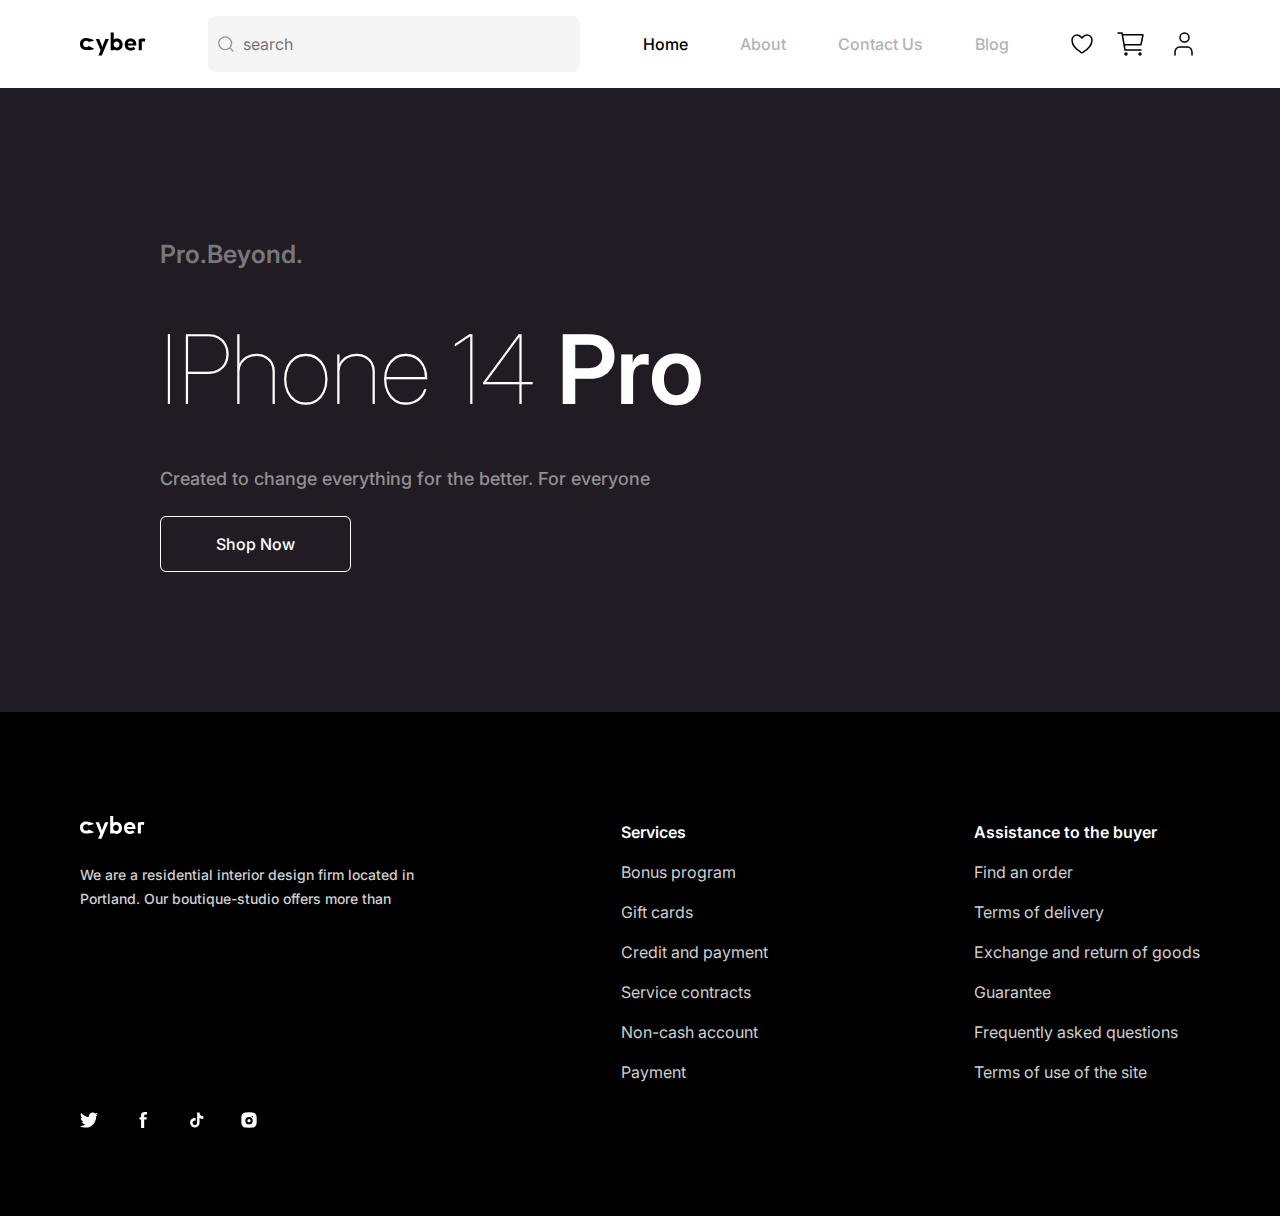
==== index.html @ 61c6ad9d "new project" ====
<!DOCTYPE html>
<html lang="en">
  <head>
    <meta charset="UTF-8" />
    <meta name="viewport" content="width=device-width, initial-scale=1.0" />
    <title>Document</title>
    <link rel="stylesheet" href="./styles.css" />
    <link rel="stylesheet" href="./reset.css" />
    <link rel="preconnect" href="https://fonts.googleapis.com" />
    <link rel="preconnect" href="https://fonts.gstatic.com" crossorigin />
    <link
      href="https://fonts.googleapis.com/css2?family=Inter:ital,opsz,wght@0,14..32,100..900;1,14..32,100..900&display=swap"
      rel="stylesheet"
    />
  </head>
  <body>
    <!-- start header -->
    <header class="container">
      <div class="header-div">
        <div>
          <img class="search-icon" src="./images/Logo Vector.svg" alt="" />
        </div>
        <div class="searchbar">
          <img src="./images/Vector.svg" alt="" />
          <input class="inputclick" type="text" placeholder="search" />
        </div>
        <div class="header-info">
          <div class="bold-p info-p">
            <p class="bold-p">Home</p>
          </div>
          <p class="info-p">About</p>
          <p class="info-p">Contact Us</p>
          <p class="info-p">Blog</p>
        </div>
        <div class="icons">
          <div class="icon">
            <img src="./images/heart-icon.svg" alt="" />
          </div>
          <div class="icon">
            <img src="./images/shopping-cart.svg" alt="" />
          </div>
          <div class="icon">
            <img src="./images/User.svg" alt="" />
          </div>
        </div>
      </div>
    </header>
    <!-- end header -->

    <!-- start hero -->
    <section class="hero-secrion">
      <div class="banner container">
        <div class="banner-txt">
          <p class="p-banner1">Pro.Beyond.</p>
          <h1 class="h1-banner">IPhone 14 <span class="pro-span">Pro</span></h1>
          <p class="p-banner2">
            Created to change everything for the better. For everyone
          </p>
          <button class="shop-btn">Shop Now</button>
        </div>
        <div>
          <img class="iphone-img" src="./images/Iphone Image.svg" alt="" />
        </div>
      </div>
    </section>
    <!-- end hero -->

    <!-- start footer -->
    <footer class="footer">
      <div class="footer-info container">
        <div class="footer-text1">
          <img class="footer-logo" src="./images/Logo Vector (2).svg" alt="" />
          <p class="footer-p1">
            We are a residential interior design firm located in <br />
            Portland. Our boutique-studio offers more than
          </p>
        </div>
        <div class="footer-text2">
          <p class="info-text">Services</p>
          <p>Bonus program</p>
          <p>Gift cards</p>
          <p>Credit and payment</p>
          <p>Service contracts</p>
          <p>Non-cash account</p>
          <p>Payment</p>
        </div>
        <div class="footer-text2">
          <p class="info-text">Assistance to the buyer</p>
          <p>Find an order</p>
          <p>Terms of delivery</p>
          <p>Exchange and return of goods</p>
          <p>Guarantee</p>
          <p>Frequently asked questions</p>
          <p>Terms of use of the site</p>
        </div>
      </div>
      <div class="socials container">
        <img src="./images/Twitter.svg" alt="" />
        <img src="./images/Facebook.svg" alt="" />
        <img src="./images/Tiktok.svg" alt="" />
        <img src="./images/Instagram.svg" alt="" />
      </div>
    </footer>

    <!-- end footer -->
  </body>
</html>
---- styles.css ----
body {
  font-family: "inter", sans-serif;
}

.container {
  max-width: 1120px;
  margin: auto;
}
.header-div {
  display: flex;
  justify-content: space-between;
  align-items: center;
  padding-top: 16px;
  padding-bottom: 16px;
}
.header-info {
  display: flex;
  justify-content: space-between;
  gap: 52px;
  color: #b3b3b3;
  font-weight: 500px;
  font-size: 16px;
}
.icons {
  display: flex;
  justify-content: space-between;
  gap: 24px;
  justify-content: center;
  align-items: center;
}

.searchbar {
  position: relative;
}

.searchbar img {
  position: absolute;
  left: 10px;
  top: 50%;
  transform: translateY(-50%);
  width: 16px;
}

.searchbar input {
  padding-left: 35px;
}

.inputclick {
  width: 372px;
  height: 56px !important;
  border: none;
  background-color: #f5f5f5;
  outline: none;
  border-radius: 8px;
}

.bold-p {
  color: #000000;
}
.info-p {
  font-size: 16px;
  font-weight: 500;
}

.hero-secrion {
  width: 100%;
  background: linear-gradient(90.7deg, #211c24 0.64%, #211c24 101%);
  height: 624px;
  display: flex;
  align-items: center;
  justify-content: center;
  padding-inline: 160px;
}

.banner-txt {
  display: flex;
  gap: 24px;
  flex-direction: column;
  justify-content: center;
}
.p-banner1 {
  color: #7a777c;
  font-size: 25px;
  font-weight: 600;
}

.h1-banner {
  color: #ffffff;
  font-weight: 100;
  font-size: 96px;
}
.pro-span {
  font-size: 96px;
  font-weight: 600;
}
.p-banner2 {
  color: #909090;
  font-size: 18px;
  font-weight: 500;
}

.shop-btn {
  width: 191px;
  height: 56px;
  background-color: transparent;
  border-radius: 6px;
  border: 1px solid #ffffff;
  color: #ffffff;
  font-size: 16px;
  font-weight: 500;
}

.iphone-img {
  padding-bottom: 8px;
  max-width: 100%;
  height: 632px;
}

.banner {
  display: flex;
  justify-content: space-between;
  align-items: center;
  width: 100%;
}

.product-grid {
  display: grid;
  grid-template-columns: repeat(2, 1fr);
  gap: 10px;
  max-width: 1200px;
  margin: auto;
}

.product {
  display: flex;
  align-items: center;
  justify-content: space-between;
  padding: 20px;
}

.large {
  grid-column: span 2;
  background-color: #f5f5f5;
}

.small {
  background-color: #eaeaea;
}

.dark {
  background-color: #222;
  color: white;
}

.light {
  background-color: white;
}

.product img {
  max-width: 100%;
  height: auto;
  object-fit: cover;
}

.text {
  max-width: 50%;
}

.bold {
  font-weight: bold;
}

button {
  padding: 10px 20px;
  border: 1px solid black;
  background: transparent;
  cursor: pointer;
}

.footer {
  width: 100%;
  height: 504px;
  background-color: #000000;
}
.footer-logo {
  width: 65.39956665039062px;
}
.footer-info {
  display: flex;
  justify-content: space-between;
  padding-top: 104px;
}
.footer-text1 {
  display: flex;
  gap: 24px;
  flex-direction: column;
}

.footer-p1 {
  color: #cfcfcf;
  font-size: 14px;
  font-weight: 500;
  line-height: 23.87px;
}

.footer-text2 {
  color: #cfcfcf;
  display: flex;
  gap: 8px;
  line-height: 32px;
  flex-direction: column;
}

.info-text {
  color: #ffffff;
  font-weight: 600;
  font-size: 16px;
}

.socials {
  height: 16px;
  display: flex;
  gap: 36.33px;
  margin-top: 24px;
}
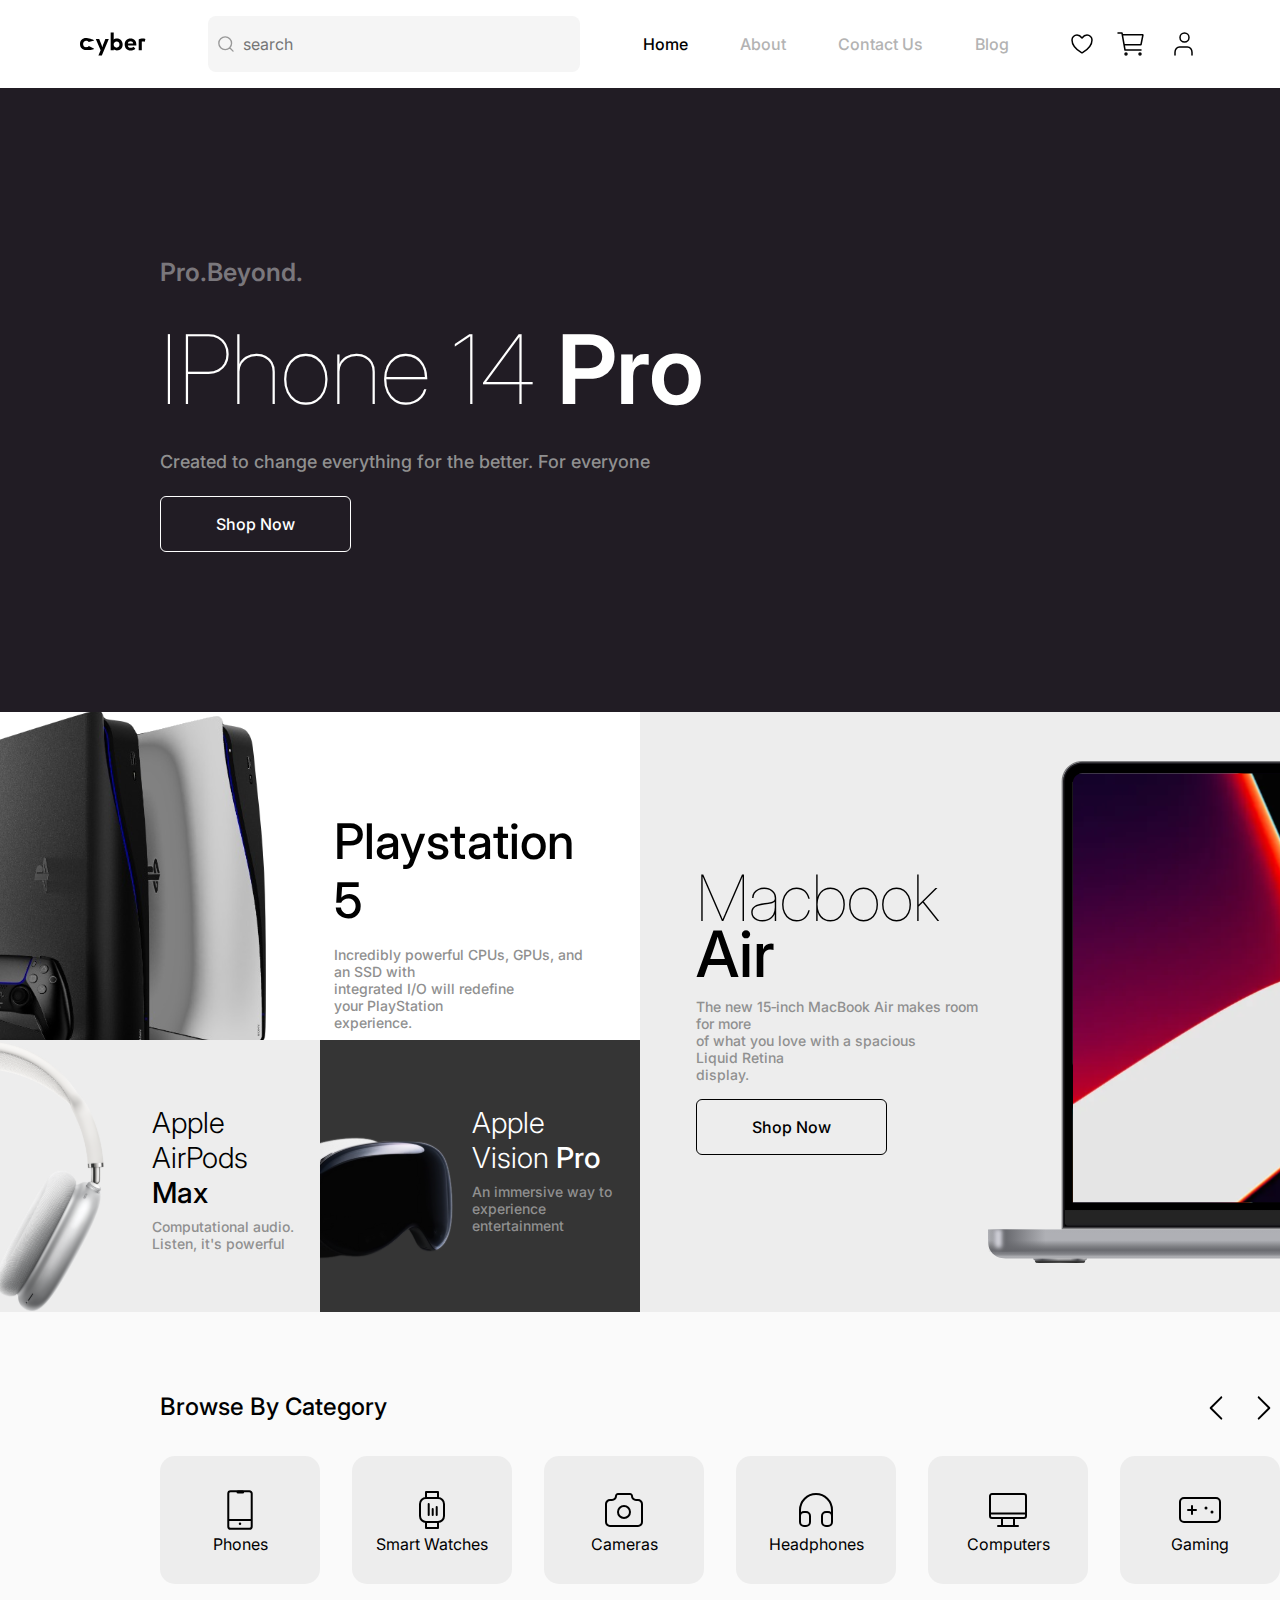
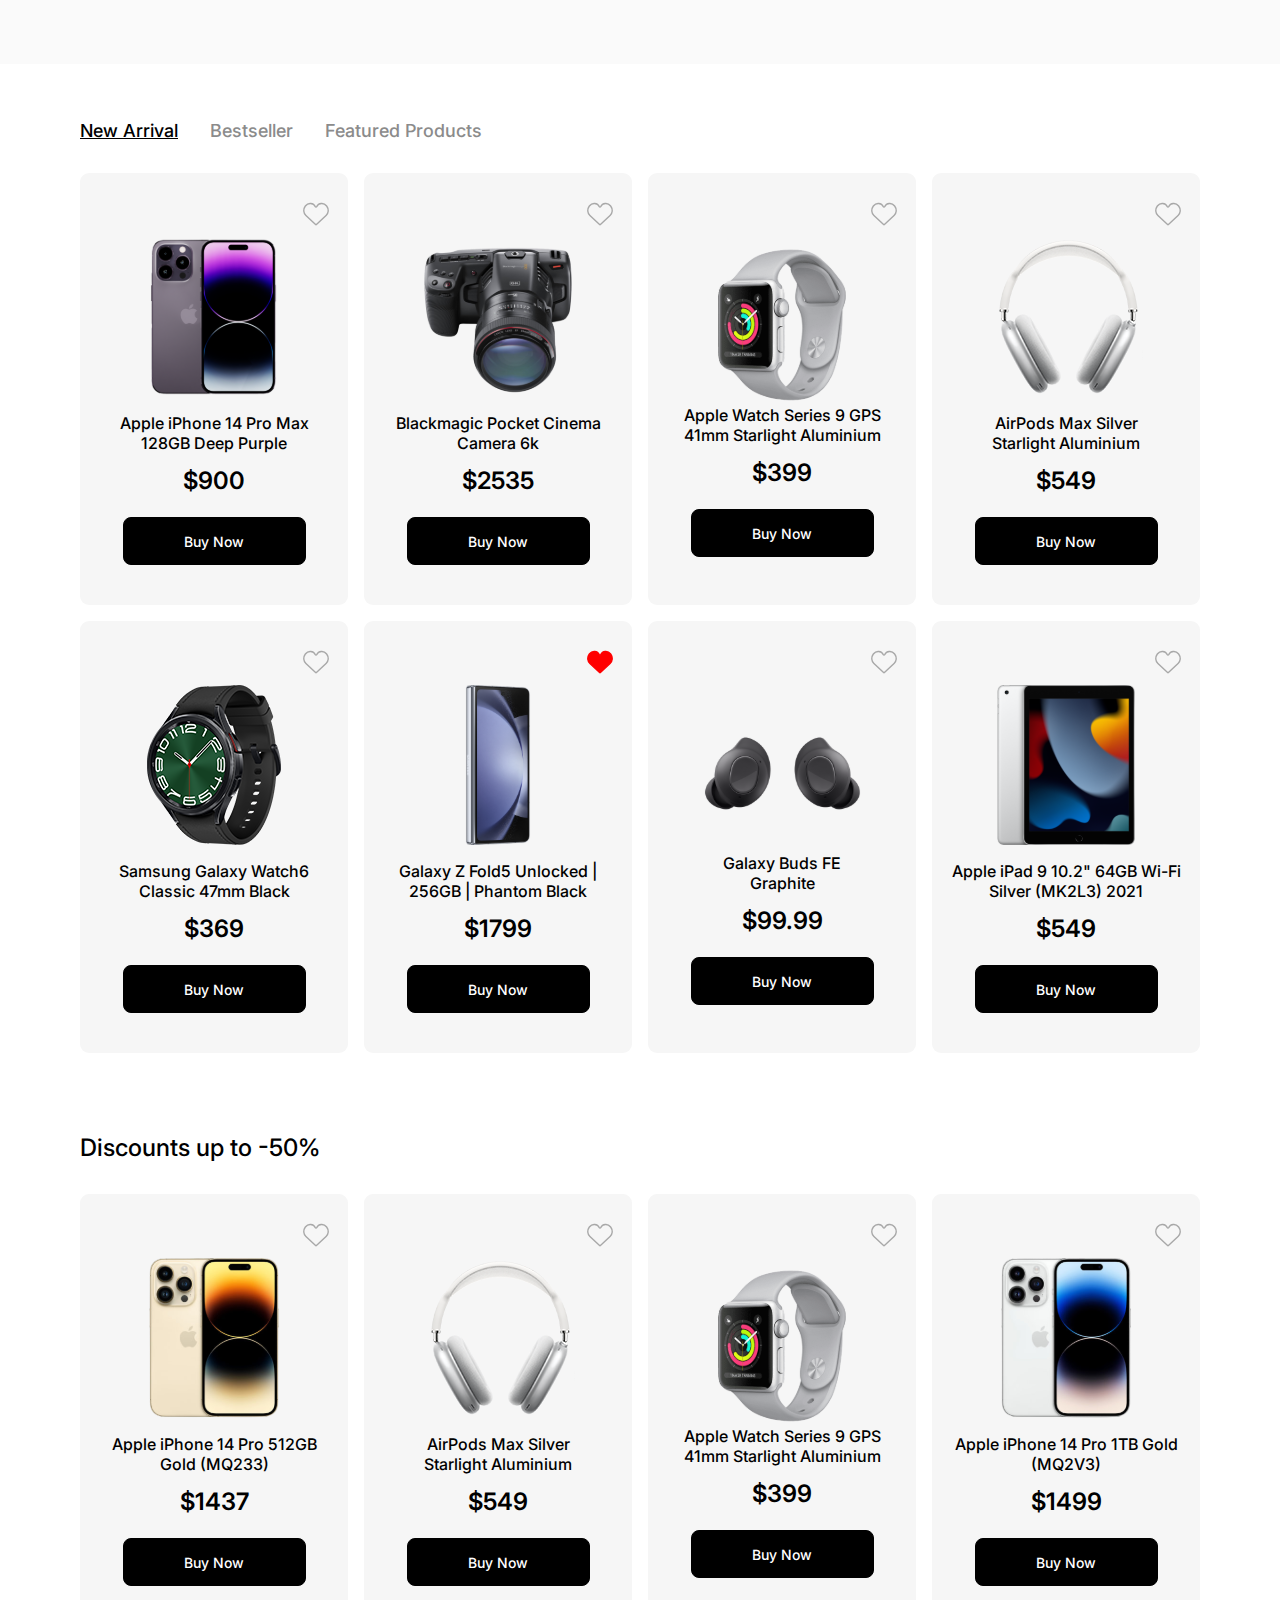
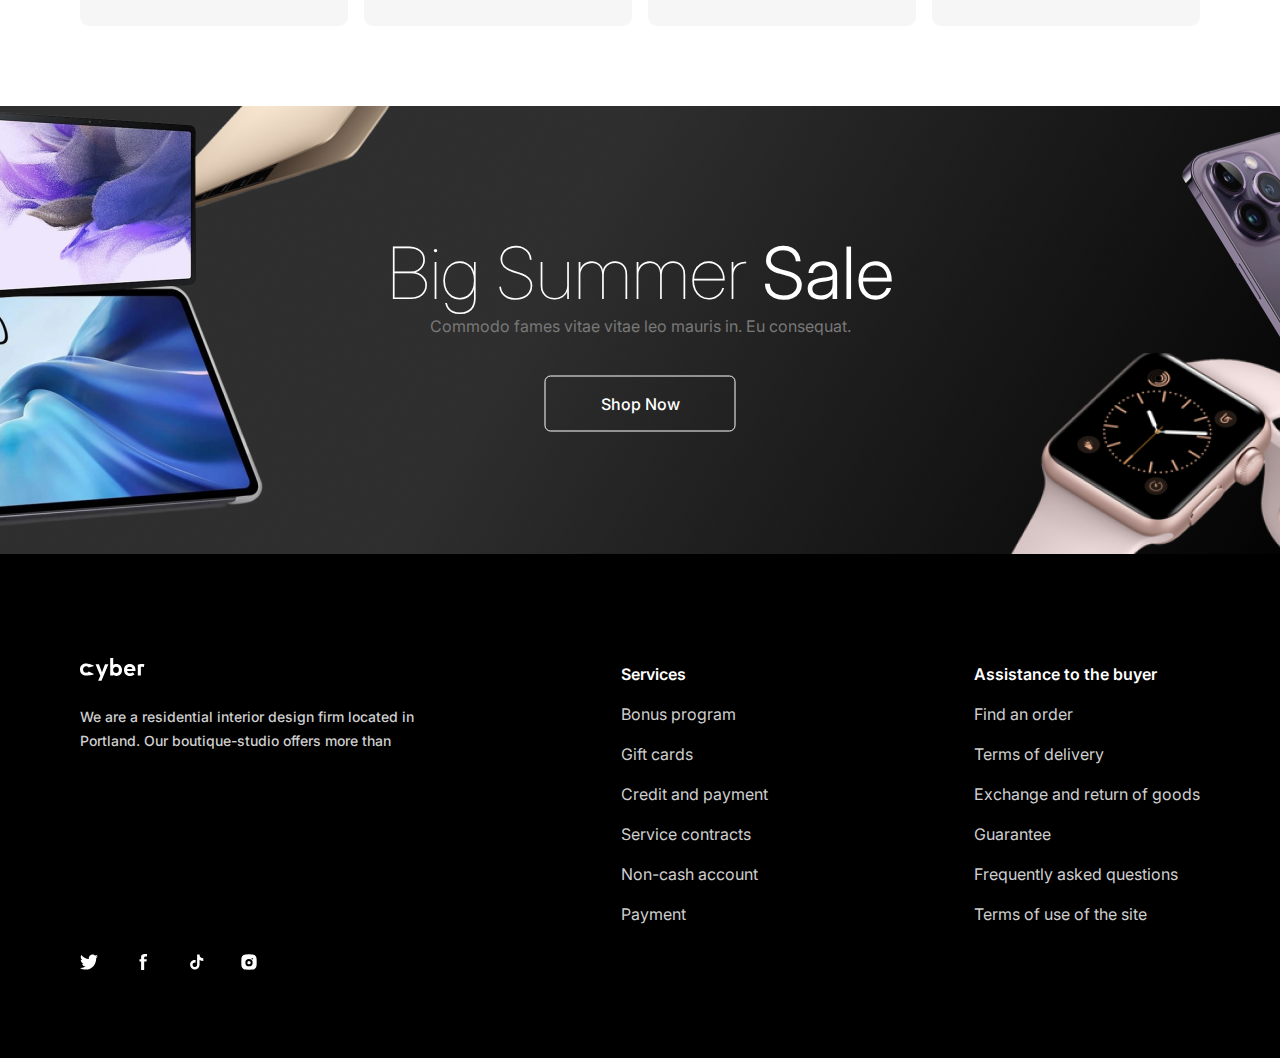
==== commit 94ae95d0: "updated" ====
--- a/index.html
+++ b/index.html
@@ -65,6 +65,235 @@
     </section>
     <!-- end hero -->
 
+    <!-- start grid -->
+    <div class="grid-container">
+      <div class="left-grid">
+          <div class="upper-grid">
+            <div class="upper-grid-content">
+              <img class="ps-img" src="./images/PlayStation.svg" alt="">
+              <div class="joined-grid-txt">
+                <h1 class="grid-upper-header">Playstation 5</h1>
+              <p class="grid-upper-txt">Incredibly powerful CPUs, GPUs, and an SSD with <br> integrated I/O will redefine your PlayStation <br> experience.</p>
+              </div>
+            </div>
+          </div>
+          <div class="bottom-grid">
+              <div class="left-bottom">
+                <div class="left-bottom-content">
+                <img class="headphone-img" src="./images/hero__gnfk5g59t0qe_xlarge_2x 1 (1).svg" alt="">
+                <div class="joined-left-txt">
+                  <h1 class="left-bottom-header">Apple <br> AirPods <br> <span class="span-max">Max</span></h1>
+                  <p class="left-bottom-txt">Computational audio. <br> Listen, it's powerful</p>
+                </div>
+              </div>
+              </div>
+              <div class="right-bottom">
+                <div class="right-bottom-content">
+                  <img class="vision-pro" src="./images/image 36.svg" alt="">
+                  <div class="joined-right-txt">
+                    <h1 class="right-bottom-header">Apple <br> Vision <span class="span-pro">Pro</span></h1>
+                    <p class="right-bottom-txt">An immersive way to <br> experience <br> entertainment</p>
+                  </div>
+                </div>
+              </div>
+          </div>
+      </div>
+      <div class="right-grid">
+        <div class="right-content">
+          <div class="joined-right-grid-txt">
+            <h1 class="right-header">Macbook<br> <span class="span-Air">Air</span></h1>
+            <p class="right-txt">The new 15‑inch MacBook Air makes room for more <br> of what you love with a spacious Liquid Retina <br> display.</p>
+            <button class="shop-btn-black">Shop Now</button>
+          </div>
+          <img class="macbook-img" src="./images/MacBook Pro 14.svg" alt="">
+        </div>
+      </div>
+  </div>
+  <!-- end grid -->
+
+  <!-- start category -->
+  <div class="categories-background">
+    <div class="top-category container">
+      <h2 class="category-header">Browse By Category</h2>
+      <div class="joined-arrow">
+        <img src="./images/Arrow left.svg" alt="">
+      <img src="./images/Arrow right.svg" alt="">
+      </div>
+    </div>
+    <div class="categories container">
+      <div class="category-card">
+        <img src="./images/Phones.svg" alt="">
+        <p class="categories-p">Phones</p>
+      </div>
+      <div class="category-card">
+        <img src="./images/Smart Watches.svg" alt="">
+        <p class="categories-p">Smart Watches</p>
+      </div>
+      <div class="category-card">
+        <img src="./images/Cameras.svg" alt="">
+        <p class="categories-p">Cameras</p>
+      </div>
+      <div class="category-card">
+        <img src="./images/Headphones.svg" alt="">
+        <p class="categories-p">Headphones</p>
+      </div>
+      <div class="category-card">
+        <img src="./images/Computers.svg" alt="">
+        <p class="categories-p">Computers</p>
+      </div>
+      <div class="category-card">
+        <img src="./images/Gaming.svg" alt="">
+        <p class="categories-p">Gaming</p>
+      </div>
+    </div>
+    
+  </div>
+
+<!-- end category -->
+
+<!-- start products -->
+<div class="tags container">
+  <h2 class="tags-txt"><span class="tags-span">New Arrival</span></h2>
+  <h2 class="tags-txt">Bestseller</h2>
+  <h2 class="tags-txt">Featured Products</h2>
+</div>
+<div class="prod-columns">
+  <div class="all-products container">
+    <div class="product-card">
+      <img class="like-icon" src="./images/Like.svg" alt="">
+      <div class="joined-products-content">
+      <img class="product-img" src="./images/Iphone 14 pro 1.svg" alt="">
+        <h2 class="product-description">Apple iPhone 14 Pro Max  <br> 128GB Deep Purple </h2>
+        <h2 class="product-price">$900</h2>
+      </div>
+      <button class="product-button">Buy Now</button>
+    </div>
+    <div class="product-card">
+      <img class="like-icon" src="./images/Like.svg" alt="">
+      <div class="joined-products-content">
+      <img class="product-img" src="./images/Iphone 14 pro 1 (1).svg" alt="">
+        <h2 class="product-description">Blackmagic Pocket Cinema <br> Camera 6k </h2>
+      <h2 class="product-price">$2535</h2>
+      </div>
+      <button class="product-button">Buy Now</button>
+    </div>
+    <div class="product-card">
+      <img class="like-icon" src="./images/Like.svg" alt="">
+      <img class="product-img" src="./images/Iphone 14 pro 1 (2).svg" alt="">
+      <div class="joined-products-content">
+        <h2 class="product-description">Apple Watch Series 9 GPS <br> 41mm Starlight Aluminium </h2>
+      <h2 class="product-price">$399</h2>
+      </div>
+      <button class="product-button">Buy Now</button>
+    </div>
+    <div class="product-card">
+      <img class="like-icon" src="./images/Like.svg" alt="">
+      <div class="joined-products-content">
+      <img class="product-img" src="./images/Iphone 14 pro 1 (3).svg" alt="">
+        <h2 class="product-description">AirPods Max Silver <br> Starlight Aluminium </h2>
+      <h2 class="product-price">$549</h2>
+      </div>
+      <button class="product-button">Buy Now</button>
+    </div>
+  </div>
+  <div class="all-products container">
+    <div class="product-card">
+      <img class="like-icon" src="./images/Like.svg" alt="">
+      <div class="joined-products-content">
+      <img class="product-img" src="./images/Iphone 14 pro 1 (4).svg" alt="">
+        <h2 class="product-description">Samsung Galaxy Watch6 <br> Classic 47mm Black</h2>
+        <h2 class="product-price">$369</h2>
+      </div>
+      <button class="product-button">Buy Now</button>
+    </div>
+    <div class="product-card">
+      <img class="like-icon" src="./images/Favorite_duotone.svg" alt="">
+      <div class="joined-products-content">
+      <img class="product-img" src="./images/Iphone 14 pro 1 (5).svg" alt="">
+        <h2 class="product-description">Galaxy Z Fold5 Unlocked | <br> 256GB | Phantom Black</h2>
+      <h2 class="product-price">$1799</h2>
+      </div>
+      <button class="product-button">Buy Now</button>
+    </div>
+    <div class="product-card">
+      <img class="like-icon" src="./images/Like.svg" alt="">
+      <img class="product-img" src="./images/Iphone 14 pro 1 (6).svg" alt="">
+      <div class="joined-products-content">
+        <h2 class="product-description">Galaxy Buds FE <br> Graphite</h2>
+      <h2 class="product-price">$99.99</h2>
+      </div>
+      <button class="product-button">Buy Now</button>
+    </div>
+    <div class="product-card">
+      <img class="like-icon" src="./images/Like.svg" alt="">
+      <div class="joined-products-content">
+      <img class="product-img" src="./images/Iphone 14 pro 1 (7).svg" alt="">
+        <h2 class="product-description">Apple iPad 9 10.2" 64GB Wi-Fi <br> Silver (MK2L3) 2021</h2>
+      <h2 class="product-price">$549</h2>
+      </div>
+      <button class="product-button">Buy Now</button>
+    </div>
+  </div>
+</div>
+<!-- end products -->
+
+<!-- start discount -->
+<div class="discount-header container">
+  <h1 class="discount-header-txt">Discounts up to -50%</h1>
+</div>
+<div class="margin-bottom-discount">
+  <div class="all-products container">
+    <div class="product-card">
+      <img class="like-icon" src="./images/Like.svg" alt="">
+      <div class="joined-products-content">
+      <img class="product-img" src="./images/Iphone 14 pro 1 (8).svg" alt="">
+        <h2 class="product-description">Apple iPhone 14 Pro 512GB <br> Gold (MQ233)</h2>
+        <h2 class="product-price">$1437</h2>
+      </div>
+      <button class="product-button">Buy Now</button>
+    </div>
+    <div class="product-card">
+      <img class="like-icon" src="./images/Like.svg" alt="">
+      <div class="joined-products-content">
+      <img class="product-img" src="./images/Iphone 14 pro 1 (3).svg" alt="">
+        <h2 class="product-description">AirPods Max Silver <br> Starlight Aluminium </h2>
+      <h2 class="product-price">$549</h2>
+      </div>
+      <button class="product-button">Buy Now</button>
+    </div>
+    <div class="product-card">
+      <img class="like-icon" src="./images/Like.svg" alt="">
+      <img class="product-img" src="./images/Iphone 14 pro 1 (2).svg" alt="">
+      <div class="joined-products-content">
+        <h2 class="product-description">Apple Watch Series 9 GPS <br> 41mm Starlight Aluminium </h2>
+      <h2 class="product-price">$399</h2>
+      </div>
+      <button class="product-button">Buy Now</button>
+    </div>
+    <div class="product-card">
+      <img class="like-icon" src="./images/Like.svg" alt="">
+      <div class="joined-products-content">
+      <img class="product-img" src="./images/Iphone 14 pro 1 (9).svg" alt="">
+        <h2 class="product-description">Apple iPhone 14 Pro 1TB Gold <br> (MQ2V3)</h2>
+      <h2 class="product-price">$1499</h2>
+      </div>
+      <button class="product-button">Buy Now</button>
+    </div>
+    </div>
+</div>
+<!-- end discounts -->
+<!-- start footer-banner -->
+<div class="footer-banner">
+  <img class="footer-banner-img" src="./images/banner-img.png" alt="" >
+  <div class="footer-banner-text">
+    <div class="joined-banner-txt">
+      <h2 class="banner-content-major">Big Summer <span class="span-sale">Sale</span></h2>
+    <p class="banner-content-minor">Commodo fames vitae vitae leo mauris in. Eu consequat.</p>
+    </div>
+    <button class="shop-btn">Shop Now</button>
+  </div>
+</div>
+
     <!-- start footer -->
     <footer class="footer">
       <div class="footer-info container">
--- a/styles.css
+++ b/styles.css
@@ -138,36 +138,10 @@
   padding: 20px;
 }
 
-.large {
-  grid-column: span 2;
-  background-color: #f5f5f5;
-}
-
-.small {
-  background-color: #eaeaea;
-}
-
-.dark {
-  background-color: #222;
-  color: white;
-}
-
-.light {
-  background-color: white;
-}
-
 .product img {
   max-width: 100%;
   height: auto;
   object-fit: cover;
-}
-
-.text {
-  max-width: 50%;
-}
-
-.bold {
-  font-weight: bold;
 }
 
 button {
@@ -176,6 +150,202 @@
   background: transparent;
   cursor: pointer;
 }
+.grid-container {
+  display: grid;
+  grid-template-columns: 1fr 1fr;
+  width: 100%;
+  height: 600px;
+}
+.left-grid {
+  display: grid;
+  grid-template-rows: 328px 272px;
+}
+.upper-grid {
+  background-color: #ffffff;
+  flex: 1;
+  height: 328px;
+}
+.bottom-grid {
+  display: grid;
+  grid-template-columns: 1fr 1fr;
+  flex: 1;
+  height: 272px;
+}
+.left-bottom {
+  background-color: #ededed;
+  height: 272px;
+}
+.right-bottom {
+  background-color: #353535;
+  height: 272px;
+}
+.right-grid {
+  background-color: #ededed;
+}
+
+.upper-grid-content {
+  display: flex;
+  justify-content: space-between;
+  position: relative;
+}
+.grid-upper-header {
+  color: #000000;
+  font-weight: 500;
+  font-size: 49px;
+}
+.grid-upper-txt {
+  color: #909090;
+  font-weight: 500;
+  font-size: 14px;
+}
+
+.joined-grid-txt {
+  display: flex;
+  flex-direction: column;
+  gap: 16px;
+  width: 338px;
+  height: 128px;
+  width: auto;
+  height: auto;
+  margin-left: 334px;
+  align-self: center;
+  margin-right: 48px;
+  margin-top: 100px;
+  margin-bottom: 100px;
+}
+
+.ps-img {
+  position: absolute;
+  max-width: 360px;
+  height: auto;
+}
+
+.left-bottom-content {
+  display: flex;
+  flex-direction: column;
+  position: relative;
+}
+
+.headphone-img {
+  position: absolute;
+  max-width: 360px;
+  height: auto;
+}
+
+.joined-left-txt {
+  display: flex;
+  flex-direction: column;
+  margin-left: 152px;
+  margin-top: 64.5px;
+  margin-bottom: 64.5px;
+  gap: 8px;
+}
+
+.left-bottom-header {
+  columns: #000000;
+  font-weight: 300;
+  font-size: 29px;
+}
+.span-max {
+  font-weight: 500;
+  font-size: 29px;
+}
+
+.left-bottom-txt {
+  font-weight: 500;
+  font-size: 14px;
+  color: #909090;
+}
+
+.vision-pro {
+  position: absolute;
+  max-width: 360px;
+  height: auto;
+}
+
+.joined-right-txt {
+  display: flex;
+  flex-direction: column;
+  margin-left: 152px;
+  margin-top: 64.5px;
+  margin-bottom: 64.5px;
+  gap: 8px;
+}
+
+.right-bottom-header {
+  color: #ffffff;
+  font-weight: 300;
+  font-size: 29px;
+}
+
+.span-pro {
+  font-weight: 500;
+  font-size: 29px;
+}
+
+.right-bottom-txt {
+  font-weight: 500;
+  font-size: 14px;
+  color: #909090;
+}
+
+.right-grid {
+  display: flex;
+  align-items: center;
+  justify-content: center;
+  position: relative;
+  overflow: hidden;
+}
+
+.right-content {
+  display: flex;
+  align-items: center;
+  width: 100%;
+  padding-left: 56px;
+}
+
+.macbook-img {
+  position: relative;
+  max-width: 292px;
+  height: auto;
+  order: 2;
+  margin-left: auto;
+}
+
+.joined-right-grid-txt {
+  display: flex;
+  flex-direction: column;
+  gap: 16px;
+}
+
+.right-header {
+  color: #000000;
+  font-weight: 100;
+  font-size: 64px;
+  line-height: 56px;
+}
+
+.span-Air {
+  font-size: 64px;
+  font-weight: 500;
+}
+
+.right-txt {
+  color: #909090;
+  font-weight: 500;
+  font-size: 14px;
+}
+
+.shop-btn-black {
+  width: 191px;
+  height: 56px;
+  background-color: transparent;
+  border-radius: 6px;
+  border: 1px solid #000000;
+  color: #000000;
+  font-size: 16px;
+  font-weight: 500;
+}
 
 .footer {
   width: 100%;
@@ -223,3 +393,208 @@
   gap: 36.33px;
   margin-top: 24px;
 }
+
+/* start category */
+.top-category {
+  display: flex;
+  justify-content: space-between;
+  margin-bottom: 32px;
+}
+.joined-arrow {
+  display: flex;
+  gap: 16px;
+}
+.category-header {
+  font-weight: 500;
+  font-size: 24px;
+  color: #000000;
+}
+
+.category-card {
+  background-color: #ededed;
+  color: #000000;
+  border-radius: 15px;
+  width: 160px;
+  height: 128px;
+  justify-content: center;
+  align-items: center;
+}
+
+.categories {
+  display: flex;
+  gap: 32px;
+  margin-bottom: 80px;
+}
+
+.category-card {
+  display: flex;
+  justify-content: center;
+  align-items: center;
+  flex-direction: column;
+}
+
+.categories-background {
+  padding-top: 80px;
+  background-color: #fafafa;
+  width: 1440px;
+  height: 352px;
+}
+
+/* start products */
+.tags {
+  display: flex;
+  gap: 32px;
+  margin-bottom: 32px;
+  margin-top: 56px;
+}
+.tags-span {
+  color: #000000;
+  font-weight: 500;
+  font-size: 18px;
+  text-decoration: underline;
+}
+
+.tags-txt {
+  color: #8b8b8b;
+  font-weight: 500;
+  font-size: 18px;
+}
+
+.all-products {
+  display: flex;
+  gap: 16px;
+}
+.product-card {
+  position: relative;
+  background-color: #f6f6f6;
+  height: 432px;
+  width: 268px;
+  border-radius: 9px;
+  display: flex;
+  justify-content: center;
+  align-items: center;
+  flex-direction: column;
+}
+
+.product-description{
+  text-align: center;
+font-weight: 500;
+font-size: 16px;
+text-align: center;
+color: #000000;
+}
+
+.product-price{
+font-weight: 600;
+font-size: 24px;
+line-height: 24px;
+text-align: center;
+margin-bottom: 24px;
+}
+
+.joined-products-content{
+  display: flex;
+  flex-direction: column;
+  gap: 16px;
+}
+.product-img{
+  height: 160px;
+  width: 160px;
+  margin-top: 24px;
+  align-self: center;
+}
+
+.like-icon{
+  position: absolute;
+  width: 32px;
+  height: 32px;
+  position: absolute;
+  top: 24px; 
+  right: 16px;
+}
+
+.product-button{
+  background-color: #000000;
+  border-radius: 8px;
+  color: #FFFFFF;
+  width: 183px;
+  height: 48px;
+  font-size: 14px;
+  font-weight: 500;
+}
+
+.prod-columns{
+display: flex;
+flex-direction: column;
+gap: 16px;
+margin-bottom: 56px;
+}
+/* end products */
+
+
+
+/* start discount */
+.discount-header-txt{
+  color: #000000;
+font-weight: 500;
+font-size: 24px;
+}
+
+.discount-header{
+  margin-top: 80px;
+  margin-bottom: 32px;
+}
+
+.margin-bottom-discount{
+  margin-bottom: 80px;
+}
+
+/* start footer-banner */
+
+
+
+.footer-banner {
+  position: relative;
+  width: 100%;
+  height: 448px;
+  overflow: hidden;
+}
+
+.footer-banner-img {
+  width: 100%;
+  height: 100%;
+  object-fit: cover;
+}
+
+.footer-banner-text {
+  position: absolute;
+  top: 50%;
+  left: 50%;
+  transform: translate(-50%, -50%);
+  text-align: center;
+  color: white; /* Ensures readability */
+  font-size: 24px;
+  font-weight: bold;
+  display: flex;
+  flex-direction: column;
+align-items: center;
+gap: 40px;
+}
+
+.banner-content-major{
+  color: #FFFFFF;
+  font-weight: 100;
+  font-size: 72px;
+
+}
+.span-sale{
+  color: #FFFFFF;
+  font-weight: 300;
+  font-size: 72px;
+}
+
+.banner-content-minor{
+  color: #787878;
+  font-weight: 400;
+  font-size: 16px;
+}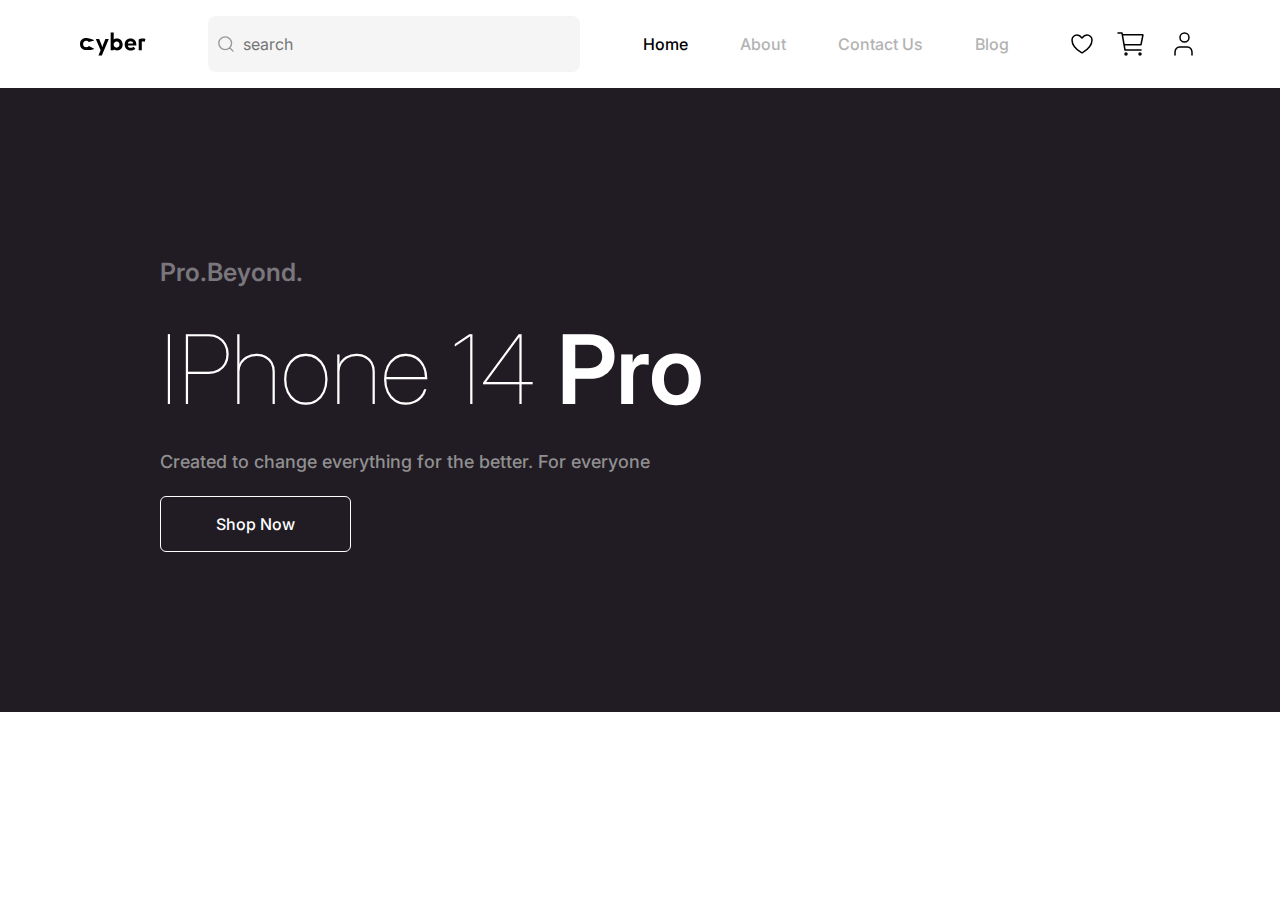
==== commit 763ecbe6: "latest" ====
--- a/index.html
+++ b/index.html
@@ -46,7 +46,6 @@
       </div>
     </header>
     <!-- end header -->
-
     <!-- start hero -->
     <section class="hero-secrion">
       <div class="banner container">
@@ -64,273 +63,5 @@
       </div>
     </section>
     <!-- end hero -->
-
-    <!-- start grid -->
-    <div class="grid-container">
-      <div class="left-grid">
-          <div class="upper-grid">
-            <div class="upper-grid-content">
-              <img class="ps-img" src="./images/PlayStation.svg" alt="">
-              <div class="joined-grid-txt">
-                <h1 class="grid-upper-header">Playstation 5</h1>
-              <p class="grid-upper-txt">Incredibly powerful CPUs, GPUs, and an SSD with <br> integrated I/O will redefine your PlayStation <br> experience.</p>
-              </div>
-            </div>
-          </div>
-          <div class="bottom-grid">
-              <div class="left-bottom">
-                <div class="left-bottom-content">
-                <img class="headphone-img" src="./images/hero__gnfk5g59t0qe_xlarge_2x 1 (1).svg" alt="">
-                <div class="joined-left-txt">
-                  <h1 class="left-bottom-header">Apple <br> AirPods <br> <span class="span-max">Max</span></h1>
-                  <p class="left-bottom-txt">Computational audio. <br> Listen, it's powerful</p>
-                </div>
-              </div>
-              </div>
-              <div class="right-bottom">
-                <div class="right-bottom-content">
-                  <img class="vision-pro" src="./images/image 36.svg" alt="">
-                  <div class="joined-right-txt">
-                    <h1 class="right-bottom-header">Apple <br> Vision <span class="span-pro">Pro</span></h1>
-                    <p class="right-bottom-txt">An immersive way to <br> experience <br> entertainment</p>
-                  </div>
-                </div>
-              </div>
-          </div>
-      </div>
-      <div class="right-grid">
-        <div class="right-content">
-          <div class="joined-right-grid-txt">
-            <h1 class="right-header">Macbook<br> <span class="span-Air">Air</span></h1>
-            <p class="right-txt">The new 15‑inch MacBook Air makes room for more <br> of what you love with a spacious Liquid Retina <br> display.</p>
-            <button class="shop-btn-black">Shop Now</button>
-          </div>
-          <img class="macbook-img" src="./images/MacBook Pro 14.svg" alt="">
-        </div>
-      </div>
-  </div>
-  <!-- end grid -->
-
-  <!-- start category -->
-  <div class="categories-background">
-    <div class="top-category container">
-      <h2 class="category-header">Browse By Category</h2>
-      <div class="joined-arrow">
-        <img src="./images/Arrow left.svg" alt="">
-      <img src="./images/Arrow right.svg" alt="">
-      </div>
-    </div>
-    <div class="categories container">
-      <div class="category-card">
-        <img src="./images/Phones.svg" alt="">
-        <p class="categories-p">Phones</p>
-      </div>
-      <div class="category-card">
-        <img src="./images/Smart Watches.svg" alt="">
-        <p class="categories-p">Smart Watches</p>
-      </div>
-      <div class="category-card">
-        <img src="./images/Cameras.svg" alt="">
-        <p class="categories-p">Cameras</p>
-      </div>
-      <div class="category-card">
-        <img src="./images/Headphones.svg" alt="">
-        <p class="categories-p">Headphones</p>
-      </div>
-      <div class="category-card">
-        <img src="./images/Computers.svg" alt="">
-        <p class="categories-p">Computers</p>
-      </div>
-      <div class="category-card">
-        <img src="./images/Gaming.svg" alt="">
-        <p class="categories-p">Gaming</p>
-      </div>
-    </div>
-    
-  </div>
-
-<!-- end category -->
-
-<!-- start products -->
-<div class="tags container">
-  <h2 class="tags-txt"><span class="tags-span">New Arrival</span></h2>
-  <h2 class="tags-txt">Bestseller</h2>
-  <h2 class="tags-txt">Featured Products</h2>
-</div>
-<div class="prod-columns">
-  <div class="all-products container">
-    <div class="product-card">
-      <img class="like-icon" src="./images/Like.svg" alt="">
-      <div class="joined-products-content">
-      <img class="product-img" src="./images/Iphone 14 pro 1.svg" alt="">
-        <h2 class="product-description">Apple iPhone 14 Pro Max  <br> 128GB Deep Purple </h2>
-        <h2 class="product-price">$900</h2>
-      </div>
-      <button class="product-button">Buy Now</button>
-    </div>
-    <div class="product-card">
-      <img class="like-icon" src="./images/Like.svg" alt="">
-      <div class="joined-products-content">
-      <img class="product-img" src="./images/Iphone 14 pro 1 (1).svg" alt="">
-        <h2 class="product-description">Blackmagic Pocket Cinema <br> Camera 6k </h2>
-      <h2 class="product-price">$2535</h2>
-      </div>
-      <button class="product-button">Buy Now</button>
-    </div>
-    <div class="product-card">
-      <img class="like-icon" src="./images/Like.svg" alt="">
-      <img class="product-img" src="./images/Iphone 14 pro 1 (2).svg" alt="">
-      <div class="joined-products-content">
-        <h2 class="product-description">Apple Watch Series 9 GPS <br> 41mm Starlight Aluminium </h2>
-      <h2 class="product-price">$399</h2>
-      </div>
-      <button class="product-button">Buy Now</button>
-    </div>
-    <div class="product-card">
-      <img class="like-icon" src="./images/Like.svg" alt="">
-      <div class="joined-products-content">
-      <img class="product-img" src="./images/Iphone 14 pro 1 (3).svg" alt="">
-        <h2 class="product-description">AirPods Max Silver <br> Starlight Aluminium </h2>
-      <h2 class="product-price">$549</h2>
-      </div>
-      <button class="product-button">Buy Now</button>
-    </div>
-  </div>
-  <div class="all-products container">
-    <div class="product-card">
-      <img class="like-icon" src="./images/Like.svg" alt="">
-      <div class="joined-products-content">
-      <img class="product-img" src="./images/Iphone 14 pro 1 (4).svg" alt="">
-        <h2 class="product-description">Samsung Galaxy Watch6 <br> Classic 47mm Black</h2>
-        <h2 class="product-price">$369</h2>
-      </div>
-      <button class="product-button">Buy Now</button>
-    </div>
-    <div class="product-card">
-      <img class="like-icon" src="./images/Favorite_duotone.svg" alt="">
-      <div class="joined-products-content">
-      <img class="product-img" src="./images/Iphone 14 pro 1 (5).svg" alt="">
-        <h2 class="product-description">Galaxy Z Fold5 Unlocked | <br> 256GB | Phantom Black</h2>
-      <h2 class="product-price">$1799</h2>
-      </div>
-      <button class="product-button">Buy Now</button>
-    </div>
-    <div class="product-card">
-      <img class="like-icon" src="./images/Like.svg" alt="">
-      <img class="product-img" src="./images/Iphone 14 pro 1 (6).svg" alt="">
-      <div class="joined-products-content">
-        <h2 class="product-description">Galaxy Buds FE <br> Graphite</h2>
-      <h2 class="product-price">$99.99</h2>
-      </div>
-      <button class="product-button">Buy Now</button>
-    </div>
-    <div class="product-card">
-      <img class="like-icon" src="./images/Like.svg" alt="">
-      <div class="joined-products-content">
-      <img class="product-img" src="./images/Iphone 14 pro 1 (7).svg" alt="">
-        <h2 class="product-description">Apple iPad 9 10.2" 64GB Wi-Fi <br> Silver (MK2L3) 2021</h2>
-      <h2 class="product-price">$549</h2>
-      </div>
-      <button class="product-button">Buy Now</button>
-    </div>
-  </div>
-</div>
-<!-- end products -->
-
-<!-- start discount -->
-<div class="discount-header container">
-  <h1 class="discount-header-txt">Discounts up to -50%</h1>
-</div>
-<div class="margin-bottom-discount">
-  <div class="all-products container">
-    <div class="product-card">
-      <img class="like-icon" src="./images/Like.svg" alt="">
-      <div class="joined-products-content">
-      <img class="product-img" src="./images/Iphone 14 pro 1 (8).svg" alt="">
-        <h2 class="product-description">Apple iPhone 14 Pro 512GB <br> Gold (MQ233)</h2>
-        <h2 class="product-price">$1437</h2>
-      </div>
-      <button class="product-button">Buy Now</button>
-    </div>
-    <div class="product-card">
-      <img class="like-icon" src="./images/Like.svg" alt="">
-      <div class="joined-products-content">
-      <img class="product-img" src="./images/Iphone 14 pro 1 (3).svg" alt="">
-        <h2 class="product-description">AirPods Max Silver <br> Starlight Aluminium </h2>
-      <h2 class="product-price">$549</h2>
-      </div>
-      <button class="product-button">Buy Now</button>
-    </div>
-    <div class="product-card">
-      <img class="like-icon" src="./images/Like.svg" alt="">
-      <img class="product-img" src="./images/Iphone 14 pro 1 (2).svg" alt="">
-      <div class="joined-products-content">
-        <h2 class="product-description">Apple Watch Series 9 GPS <br> 41mm Starlight Aluminium </h2>
-      <h2 class="product-price">$399</h2>
-      </div>
-      <button class="product-button">Buy Now</button>
-    </div>
-    <div class="product-card">
-      <img class="like-icon" src="./images/Like.svg" alt="">
-      <div class="joined-products-content">
-      <img class="product-img" src="./images/Iphone 14 pro 1 (9).svg" alt="">
-        <h2 class="product-description">Apple iPhone 14 Pro 1TB Gold <br> (MQ2V3)</h2>
-      <h2 class="product-price">$1499</h2>
-      </div>
-      <button class="product-button">Buy Now</button>
-    </div>
-    </div>
-</div>
-<!-- end discounts -->
-<!-- start footer-banner -->
-<div class="footer-banner">
-  <img class="footer-banner-img" src="./images/banner-img.png" alt="" >
-  <div class="footer-banner-text">
-    <div class="joined-banner-txt">
-      <h2 class="banner-content-major">Big Summer <span class="span-sale">Sale</span></h2>
-    <p class="banner-content-minor">Commodo fames vitae vitae leo mauris in. Eu consequat.</p>
-    </div>
-    <button class="shop-btn">Shop Now</button>
-  </div>
-</div>
-
-    <!-- start footer -->
-    <footer class="footer">
-      <div class="footer-info container">
-        <div class="footer-text1">
-          <img class="footer-logo" src="./images/Logo Vector (2).svg" alt="" />
-          <p class="footer-p1">
-            We are a residential interior design firm located in <br />
-            Portland. Our boutique-studio offers more than
-          </p>
-        </div>
-        <div class="footer-text2">
-          <p class="info-text">Services</p>
-          <p>Bonus program</p>
-          <p>Gift cards</p>
-          <p>Credit and payment</p>
-          <p>Service contracts</p>
-          <p>Non-cash account</p>
-          <p>Payment</p>
-        </div>
-        <div class="footer-text2">
-          <p class="info-text">Assistance to the buyer</p>
-          <p>Find an order</p>
-          <p>Terms of delivery</p>
-          <p>Exchange and return of goods</p>
-          <p>Guarantee</p>
-          <p>Frequently asked questions</p>
-          <p>Terms of use of the site</p>
-        </div>
-      </div>
-      <div class="socials container">
-        <img src="./images/Twitter.svg" alt="" />
-        <img src="./images/Facebook.svg" alt="" />
-        <img src="./images/Tiktok.svg" alt="" />
-        <img src="./images/Instagram.svg" alt="" />
-      </div>
-    </footer>
-
-    <!-- end footer -->
   </body>
 </html>
--- a/styles.css
+++ b/styles.css
@@ -6,6 +6,7 @@
   max-width: 1120px;
   margin: auto;
 }
+/* start header */
 .header-div {
   display: flex;
   justify-content: space-between;
@@ -61,7 +62,9 @@
   font-size: 16px;
   font-weight: 500;
 }
-
+/* end header */
+
+/* start hero */
 .hero-secrion {
   width: 100%;
   background: linear-gradient(90.7deg, #211c24 0.64%, #211c24 101%);
@@ -114,6 +117,91 @@
   padding-bottom: 8px;
   max-width: 100%;
   height: 632px;
+}
+
+/* end hero */
+@media (max-width: 1120px) {
+  /* Container: full width with side padding */
+  .container {
+    max-width: 100%;
+    padding: 0 16px;
+  }
+
+  /* Header: show only the logo */
+  .header-div {
+    display: flex;
+    justify-content: space-between;
+    align-items: center;
+    padding: 16px 0;
+  }
+  /* Hide search, navigation, and icons */
+  .searchbar,
+  .header-info,
+  .icons {
+    display: none;
+  }
+
+  /* Hero Section: stack content vertically and center */
+  .hero-secrion {
+    height: auto;
+    padding: 40px 16px;
+    background: linear-gradient(90.7deg, #211c24 0.64%, #211c24 101%);
+    display: flex;
+    align-items: center;
+    justify-content: center;
+  }
+  .banner {
+    display: flex;
+    flex-direction: column;
+    align-items: center;
+    gap: 24px;
+  }
+  .banner-txt {
+    text-align: center;
+  }
+
+  /* Text styling adjustments */
+  .p-banner1 {
+    font-size: 24px;
+    color: #7a777c;
+    font-weight: 600;
+  }
+  .h1-banner {
+    font-size: 48px;
+    color: #ffffff;
+    font-weight: 100;
+    line-height: 1.2;
+  }
+  /* Force the PRO word onto its own line */
+  .h1-banner .pro-span {
+    display: block;
+    font-size: 48px;
+    font-weight: 600;
+  }
+  .p-banner2 {
+    font-size: 16px;
+    color: #909090;
+    font-weight: 500;
+  }
+
+  /* Button adjustments */
+  .shop-btn {
+    width: 160px;
+    height: 48px;
+    border: 1px solid #ffffff;
+    border-radius: 6px;
+    background-color: transparent;
+    color: #ffffff;
+    font-size: 16px;
+    font-weight: 500;
+    margin: 0 auto;
+  }
+
+  /* iPhone image: scale to available width */
+  .iphone-img {
+    max-width: 100%;
+    height: auto;
+  }
 }
 
 .banner {
@@ -476,82 +564,78 @@
   flex-direction: column;
 }
 
-.product-description{
+.product-description {
   text-align: center;
-font-weight: 500;
-font-size: 16px;
-text-align: center;
-color: #000000;
-}
-
-.product-price{
-font-weight: 600;
-font-size: 24px;
-line-height: 24px;
-text-align: center;
-margin-bottom: 24px;
-}
-
-.joined-products-content{
+  font-weight: 500;
+  font-size: 16px;
+  text-align: center;
+  color: #000000;
+}
+
+.product-price {
+  font-weight: 600;
+  font-size: 24px;
+  line-height: 24px;
+  text-align: center;
+  margin-bottom: 24px;
+}
+
+.joined-products-content {
   display: flex;
   flex-direction: column;
   gap: 16px;
 }
-.product-img{
+.product-img {
   height: 160px;
   width: 160px;
   margin-top: 24px;
   align-self: center;
 }
 
-.like-icon{
+.like-icon {
   position: absolute;
   width: 32px;
   height: 32px;
   position: absolute;
-  top: 24px; 
+  top: 24px;
   right: 16px;
 }
 
-.product-button{
+.product-button {
   background-color: #000000;
   border-radius: 8px;
-  color: #FFFFFF;
+  color: #ffffff;
   width: 183px;
   height: 48px;
   font-size: 14px;
   font-weight: 500;
 }
 
-.prod-columns{
-display: flex;
-flex-direction: column;
-gap: 16px;
-margin-bottom: 56px;
+.prod-columns {
+  display: flex;
+  flex-direction: column;
+  gap: 16px;
+  margin-bottom: 56px;
 }
 /* end products */
 
-
-
 /* start discount */
-.discount-header-txt{
-  color: #000000;
-font-weight: 500;
-font-size: 24px;
-}
-
-.discount-header{
+.discount-header-txt {
+  color: #000000;
+  font-weight: 500;
+  font-size: 24px;
+}
+
+.discount-header {
   margin-top: 80px;
   margin-bottom: 32px;
 }
 
-.margin-bottom-discount{
+.margin-bottom-discount {
   margin-bottom: 80px;
 }
 
 /* start footer-banner */
-
-
 
 .footer-banner {
   position: relative;
@@ -577,24 +661,29 @@
   font-weight: bold;
   display: flex;
   flex-direction: column;
-align-items: center;
-gap: 40px;
-}
-
-.banner-content-major{
-  color: #FFFFFF;
+  align-items: center;
+  gap: 40px;
+}
+
+.banner-content-major {
+  color: #ffffff;
   font-weight: 100;
   font-size: 72px;
-
-}
-.span-sale{
-  color: #FFFFFF;
+}
+.span-sale {
+  color: #ffffff;
   font-weight: 300;
   font-size: 72px;
 }
 
-.banner-content-minor{
+.banner-content-minor {
   color: #787878;
   font-weight: 400;
   font-size: 16px;
-}+}
+
+@media only screen and (max-width: 1120px) {
+  .respo-delete {
+    display: none;
+  }
+}
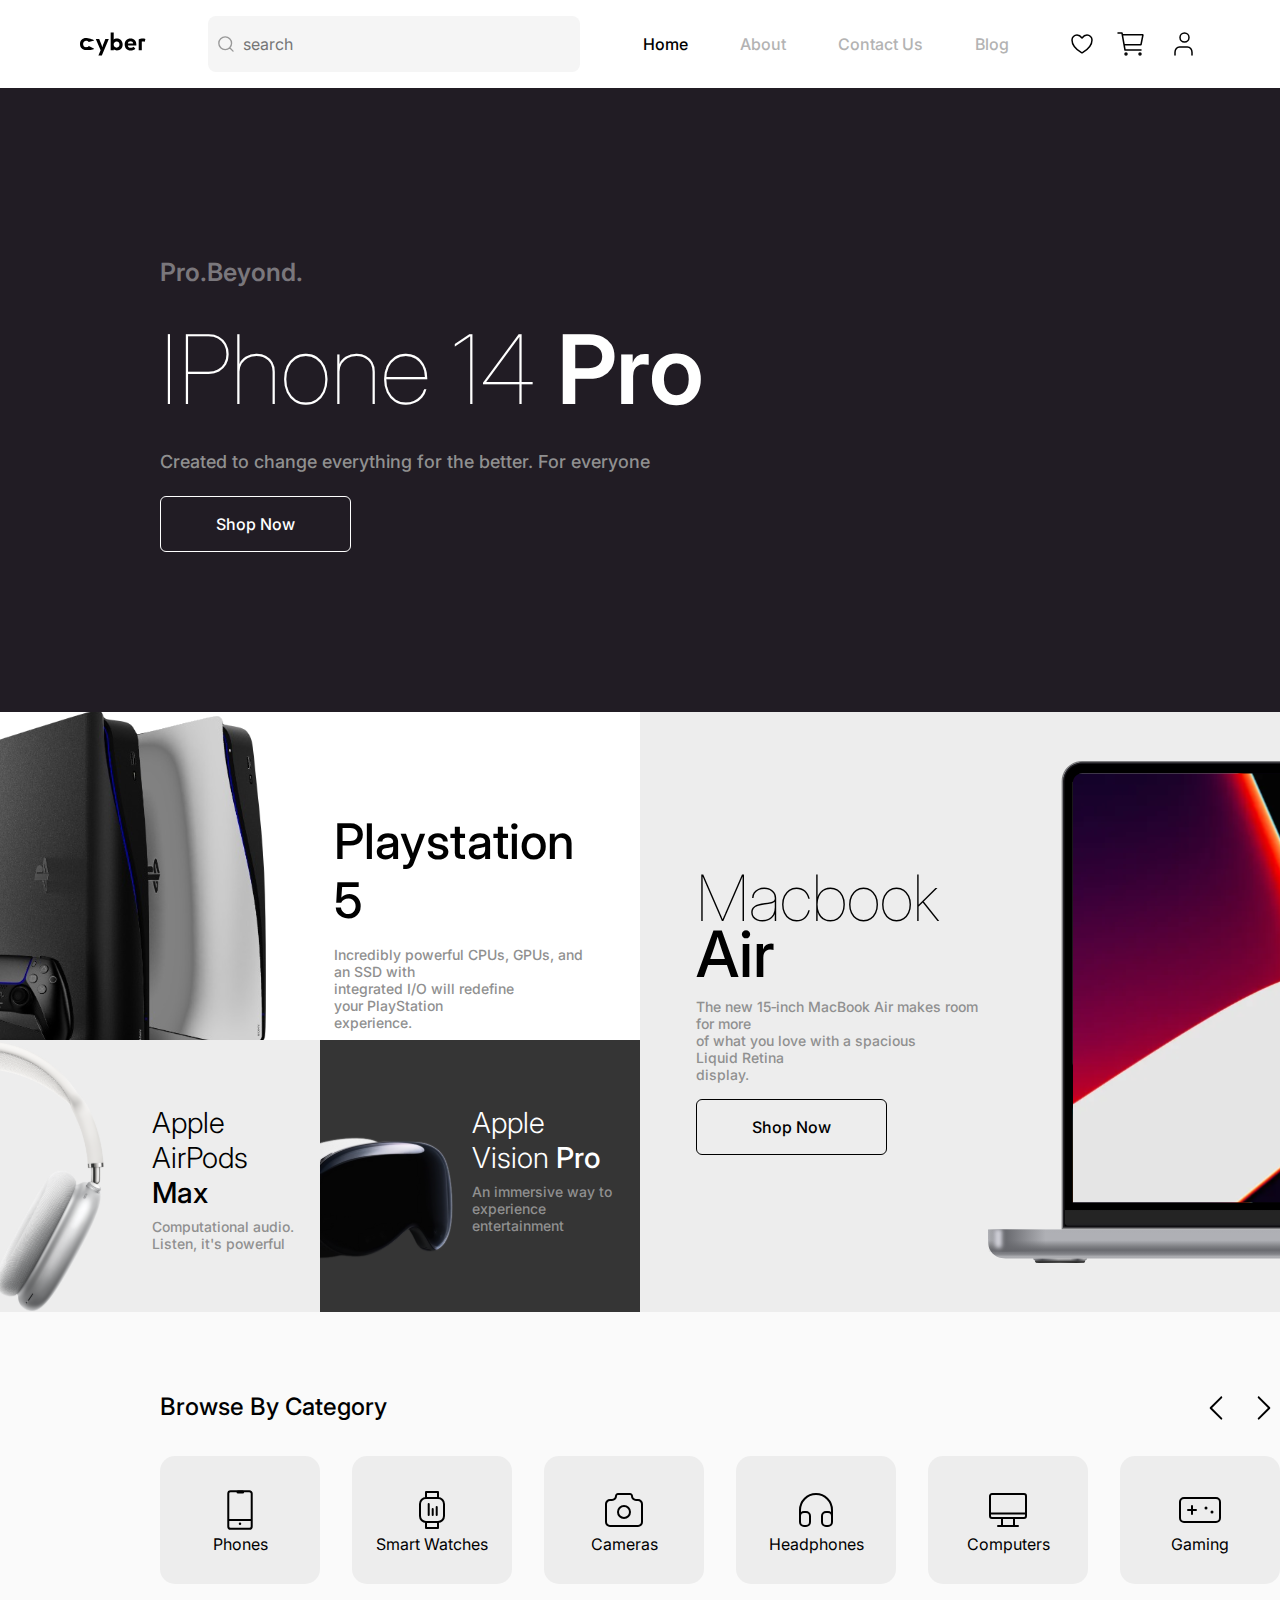
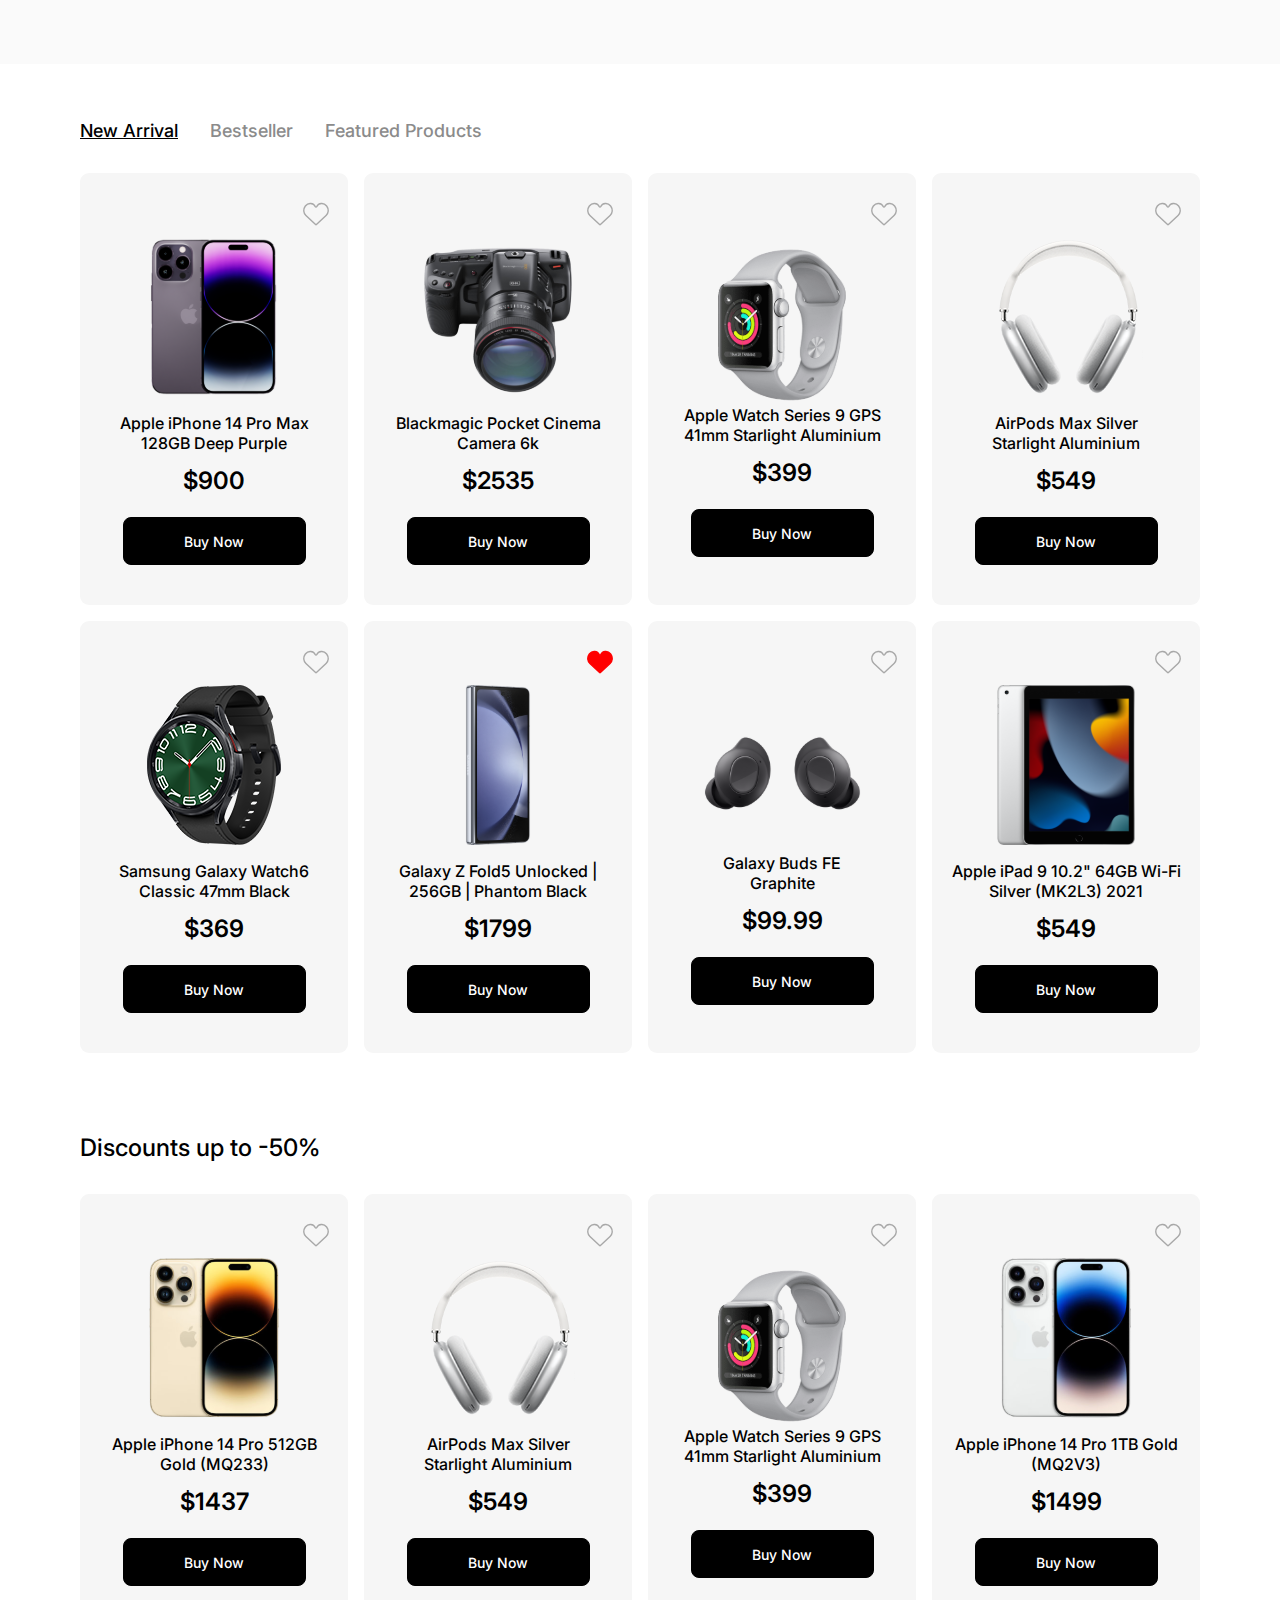
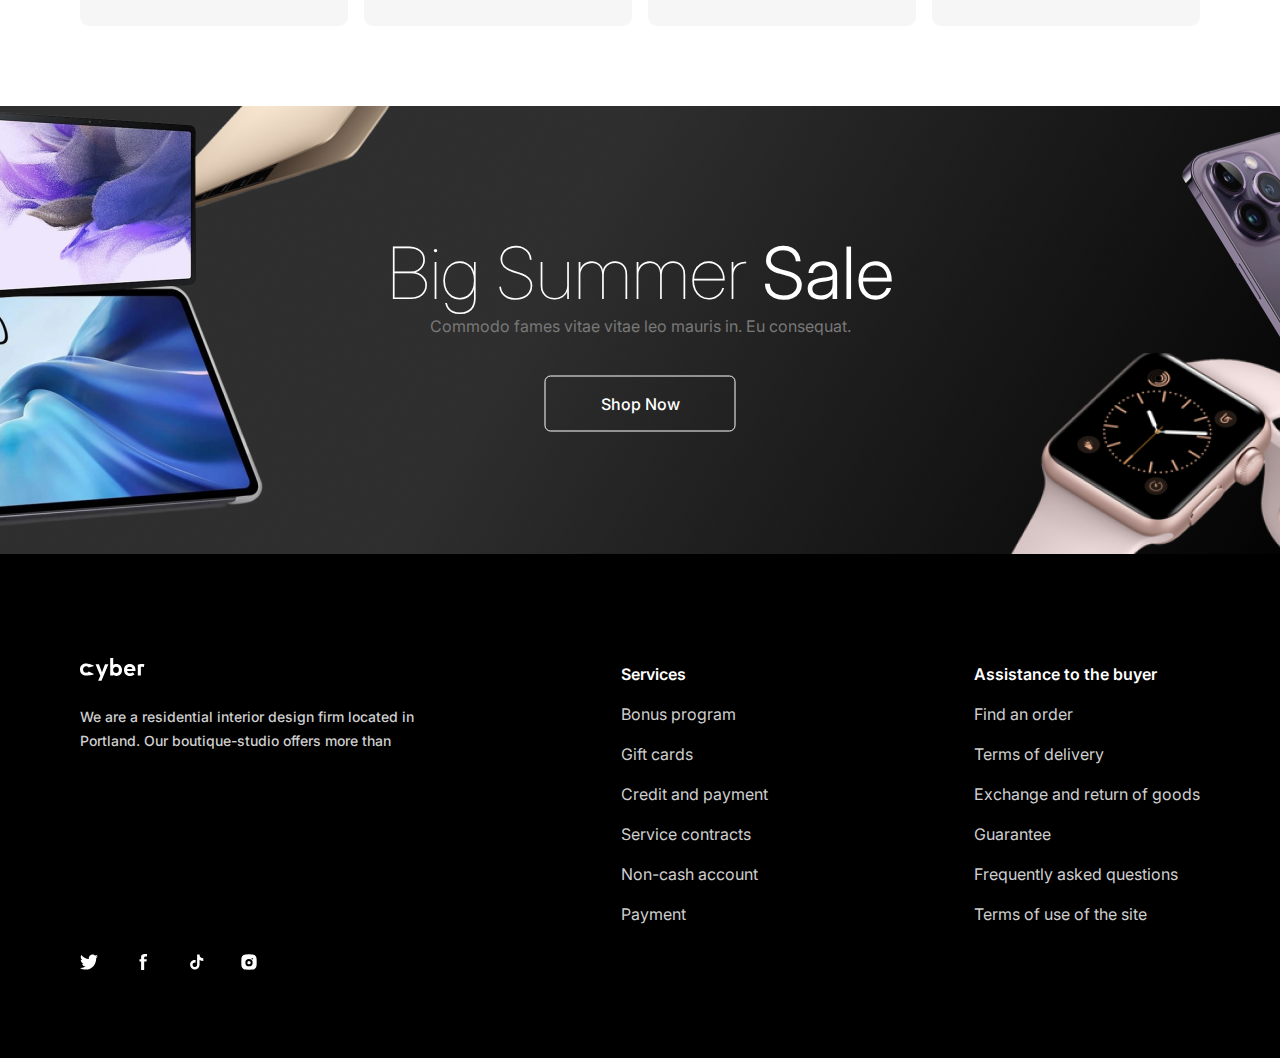
==== commit 29c35af1: "latest version" ====
--- a/index.html
+++ b/index.html
@@ -63,5 +63,388 @@
       </div>
     </section>
     <!-- end hero -->
+    <!-- start grid -->
+    <div class="grid-container">
+      <div class="left-grid">
+        <div class="upper-grid">
+          <div class="upper-grid-content">
+            <img class="ps-img" src="./images/PlayStation.svg" alt="" />
+            <div class="joined-grid-txt">
+              <h1 class="grid-upper-header">Playstation 5</h1>
+              <p class="grid-upper-txt">
+                Incredibly powerful CPUs, GPUs, and an SSD with <br />
+                integrated I/O will redefine your PlayStation <br />
+                experience.
+              </p>
+            </div>
+          </div>
+        </div>
+        <div class="bottom-grid">
+          <div class="left-bottom">
+            <div class="left-bottom-content">
+              <img
+                class="headphone-img"
+                src="./images/hero__gnfk5g59t0qe_xlarge_2x 1 (1).svg"
+                alt=""
+              />
+              <div class="joined-left-txt">
+                <h1 class="left-bottom-header">
+                  Apple <br />
+                  AirPods <br />
+                  <span class="span-max">Max</span>
+                </h1>
+                <p class="left-bottom-txt">
+                  Computational audio. <br />
+                  Listen, it's powerful
+                </p>
+              </div>
+            </div>
+          </div>
+          <div class="right-bottom">
+            <div class="right-bottom-content">
+              <img class="vision-pro" src="./images/image 36.svg" alt="" />
+              <div class="joined-right-txt">
+                <h1 class="right-bottom-header">
+                  Apple <br />
+                  Vision <span class="span-pro">Pro</span>
+                </h1>
+                <p class="right-bottom-txt">
+                  An immersive way to <br />
+                  experience <br />
+                  entertainment
+                </p>
+              </div>
+            </div>
+          </div>
+        </div>
+      </div>
+      <div class="right-grid">
+        <div class="right-content">
+          <div class="joined-right-grid-txt">
+            <h1 class="right-header">
+              Macbook<br />
+              <span class="span-Air">Air</span>
+            </h1>
+            <p class="right-txt">
+              The new 15‑inch MacBook Air makes room for more <br />
+              of what you love with a spacious Liquid Retina <br />
+              display.
+            </p>
+            <button class="shop-btn-black">Shop Now</button>
+          </div>
+          <img class="macbook-img" src="./images/MacBook Pro 14.svg" alt="" />
+        </div>
+      </div>
+    </div>
+    <!-- end grid -->
+
+    <!-- start category -->
+    <div class="categories-background">
+      <div class="top-category container">
+        <h2 class="category-header">Browse By Category</h2>
+        <div class="joined-arrow">
+          <img src="./images/Arrow left.svg" alt="" />
+          <img src="./images/Arrow right.svg" alt="" />
+        </div>
+      </div>
+      <div class="categories container">
+        <div class="category-card">
+          <img src="./images/Phones.svg" alt="" />
+          <p class="categories-p">Phones</p>
+        </div>
+        <div class="category-card">
+          <img src="./images/Smart Watches.svg" alt="" />
+          <p class="categories-p">Smart Watches</p>
+        </div>
+        <div class="category-card">
+          <img src="./images/Cameras.svg" alt="" />
+          <p class="categories-p">Cameras</p>
+        </div>
+        <div class="category-card">
+          <img src="./images/Headphones.svg" alt="" />
+          <p class="categories-p">Headphones</p>
+        </div>
+        <div class="category-card">
+          <img src="./images/Computers.svg" alt="" />
+          <p class="categories-p">Computers</p>
+        </div>
+        <div class="category-card">
+          <img src="./images/Gaming.svg" alt="" />
+          <p class="categories-p">Gaming</p>
+        </div>
+      </div>
+    </div>
+
+    <!-- end category -->
+
+    <!-- start products -->
+    <div class="tags container">
+      <h2 class="tags-txt"><span class="tags-span">New Arrival</span></h2>
+      <h2 class="tags-txt">Bestseller</h2>
+      <h2 class="tags-txt">Featured Products</h2>
+    </div>
+    <div class="prod-columns">
+      <div class="all-products container">
+        <div class="product-card">
+          <img class="like-icon" src="./images/Like.svg" alt="" />
+          <div class="joined-products-content">
+            <img
+              class="product-img"
+              src="./images/Iphone 14 pro 1.svg"
+              alt=""
+            />
+            <h2 class="product-description">
+              Apple iPhone 14 Pro Max <br />
+              128GB Deep Purple
+            </h2>
+            <h2 class="product-price">$900</h2>
+          </div>
+          <button class="product-button">Buy Now</button>
+        </div>
+        <div class="product-card">
+          <img class="like-icon" src="./images/Like.svg" alt="" />
+          <div class="joined-products-content">
+            <img
+              class="product-img"
+              src="./images/Iphone 14 pro 1 (1).svg"
+              alt=""
+            />
+            <h2 class="product-description">
+              Blackmagic Pocket Cinema <br />
+              Camera 6k
+            </h2>
+            <h2 class="product-price">$2535</h2>
+          </div>
+          <button class="product-button">Buy Now</button>
+        </div>
+        <div class="product-card">
+          <img class="like-icon" src="./images/Like.svg" alt="" />
+          <img
+            class="product-img"
+            src="./images/Iphone 14 pro 1 (2).svg"
+            alt=""
+          />
+          <div class="joined-products-content">
+            <h2 class="product-description">
+              Apple Watch Series 9 GPS <br />
+              41mm Starlight Aluminium
+            </h2>
+            <h2 class="product-price">$399</h2>
+          </div>
+          <button class="product-button">Buy Now</button>
+        </div>
+        <div class="product-card">
+          <img class="like-icon" src="./images/Like.svg" alt="" />
+          <div class="joined-products-content">
+            <img
+              class="product-img"
+              src="./images/Iphone 14 pro 1 (3).svg"
+              alt=""
+            />
+            <h2 class="product-description">
+              AirPods Max Silver <br />
+              Starlight Aluminium
+            </h2>
+            <h2 class="product-price">$549</h2>
+          </div>
+          <button class="product-button">Buy Now</button>
+        </div>
+      </div>
+      <div class="all-products container">
+        <div class="product-card">
+          <img class="like-icon" src="./images/Like.svg" alt="" />
+          <div class="joined-products-content">
+            <img
+              class="product-img"
+              src="./images/Iphone 14 pro 1 (4).svg"
+              alt=""
+            />
+            <h2 class="product-description">
+              Samsung Galaxy Watch6 <br />
+              Classic 47mm Black
+            </h2>
+            <h2 class="product-price">$369</h2>
+          </div>
+          <button class="product-button">Buy Now</button>
+        </div>
+        <div class="product-card">
+          <img class="like-icon" src="./images/Favorite_duotone.svg" alt="" />
+          <div class="joined-products-content">
+            <img
+              class="product-img"
+              src="./images/Iphone 14 pro 1 (5).svg"
+              alt=""
+            />
+            <h2 class="product-description">
+              Galaxy Z Fold5 Unlocked | <br />
+              256GB | Phantom Black
+            </h2>
+            <h2 class="product-price">$1799</h2>
+          </div>
+          <button class="product-button">Buy Now</button>
+        </div>
+        <div class="product-card">
+          <img class="like-icon" src="./images/Like.svg" alt="" />
+          <img
+            class="product-img"
+            src="./images/Iphone 14 pro 1 (6).svg"
+            alt=""
+          />
+          <div class="joined-products-content">
+            <h2 class="product-description">
+              Galaxy Buds FE <br />
+              Graphite
+            </h2>
+            <h2 class="product-price">$99.99</h2>
+          </div>
+          <button class="product-button">Buy Now</button>
+        </div>
+        <div class="product-card">
+          <img class="like-icon" src="./images/Like.svg" alt="" />
+          <div class="joined-products-content">
+            <img
+              class="product-img"
+              src="./images/Iphone 14 pro 1 (7).svg"
+              alt=""
+            />
+            <h2 class="product-description">
+              Apple iPad 9 10.2" 64GB Wi-Fi <br />
+              Silver (MK2L3) 2021
+            </h2>
+            <h2 class="product-price">$549</h2>
+          </div>
+          <button class="product-button">Buy Now</button>
+        </div>
+      </div>
+    </div>
+    <!-- end products -->
+
+    <!-- start discount -->
+    <div class="discount-header container">
+      <h1 class="discount-header-txt">Discounts up to -50%</h1>
+    </div>
+    <div class="margin-bottom-discount">
+      <div class="all-products container">
+        <div class="product-card">
+          <img class="like-icon" src="./images/Like.svg" alt="" />
+          <div class="joined-products-content">
+            <img
+              class="product-img"
+              src="./images/Iphone 14 pro 1 (8).svg"
+              alt=""
+            />
+            <h2 class="product-description">
+              Apple iPhone 14 Pro 512GB <br />
+              Gold (MQ233)
+            </h2>
+            <h2 class="product-price">$1437</h2>
+          </div>
+          <button class="product-button">Buy Now</button>
+        </div>
+        <div class="product-card">
+          <img class="like-icon" src="./images/Like.svg" alt="" />
+          <div class="joined-products-content">
+            <img
+              class="product-img"
+              src="./images/Iphone 14 pro 1 (3).svg"
+              alt=""
+            />
+            <h2 class="product-description">
+              AirPods Max Silver <br />
+              Starlight Aluminium
+            </h2>
+            <h2 class="product-price">$549</h2>
+          </div>
+          <button class="product-button">Buy Now</button>
+        </div>
+        <div class="product-card">
+          <img class="like-icon" src="./images/Like.svg" alt="" />
+          <img
+            class="product-img"
+            src="./images/Iphone 14 pro 1 (2).svg"
+            alt=""
+          />
+          <div class="joined-products-content">
+            <h2 class="product-description">
+              Apple Watch Series 9 GPS <br />
+              41mm Starlight Aluminium
+            </h2>
+            <h2 class="product-price">$399</h2>
+          </div>
+          <button class="product-button">Buy Now</button>
+        </div>
+        <div class="product-card">
+          <img class="like-icon" src="./images/Like.svg" alt="" />
+          <div class="joined-products-content">
+            <img
+              class="product-img"
+              src="./images/Iphone 14 pro 1 (9).svg"
+              alt=""
+            />
+            <h2 class="product-description">
+              Apple iPhone 14 Pro 1TB Gold <br />
+              (MQ2V3)
+            </h2>
+            <h2 class="product-price">$1499</h2>
+          </div>
+          <button class="product-button">Buy Now</button>
+        </div>
+      </div>
+    </div>
+    <!-- end discounts -->
+    <!-- start footer-banner -->
+    <div class="footer-banner">
+      <img class="footer-banner-img" src="./images/banner-img.png" alt="" />
+      <div class="footer-banner-text">
+        <div class="joined-banner-txt">
+          <h2 class="banner-content-major">
+            Big Summer <span class="span-sale">Sale</span>
+          </h2>
+          <p class="banner-content-minor">
+            Commodo fames vitae vitae leo mauris in. Eu consequat.
+          </p>
+        </div>
+        <button class="shop-btn">Shop Now</button>
+      </div>
+    </div>
+
+    <!-- start footer -->
+    <footer class="footer">
+      <div class="footer-info container">
+        <div class="footer-text1">
+          <img class="footer-logo" src="./images/Logo Vector (2).svg" alt="" />
+          <p class="footer-p1">
+            We are a residential interior design firm located in <br />
+            Portland. Our boutique-studio offers more than
+          </p>
+        </div>
+        <div class="footer-text2">
+          <p class="info-text">Services</p>
+          <p>Bonus program</p>
+          <p>Gift cards</p>
+          <p>Credit and payment</p>
+          <p>Service contracts</p>
+          <p>Non-cash account</p>
+          <p>Payment</p>
+        </div>
+        <div class="footer-text2">
+          <p class="info-text">Assistance to the buyer</p>
+          <p>Find an order</p>
+          <p>Terms of delivery</p>
+          <p>Exchange and return of goods</p>
+          <p>Guarantee</p>
+          <p>Frequently asked questions</p>
+          <p>Terms of use of the site</p>
+        </div>
+      </div>
+      <div class="socials container">
+        <img src="./images/Twitter.svg" alt="" />
+        <img src="./images/Facebook.svg" alt="" />
+        <img src="./images/Tiktok.svg" alt="" />
+        <img src="./images/Instagram.svg" alt="" />
+      </div>
+    </footer>
+
+    <!-- end footer -->
   </body>
 </html>
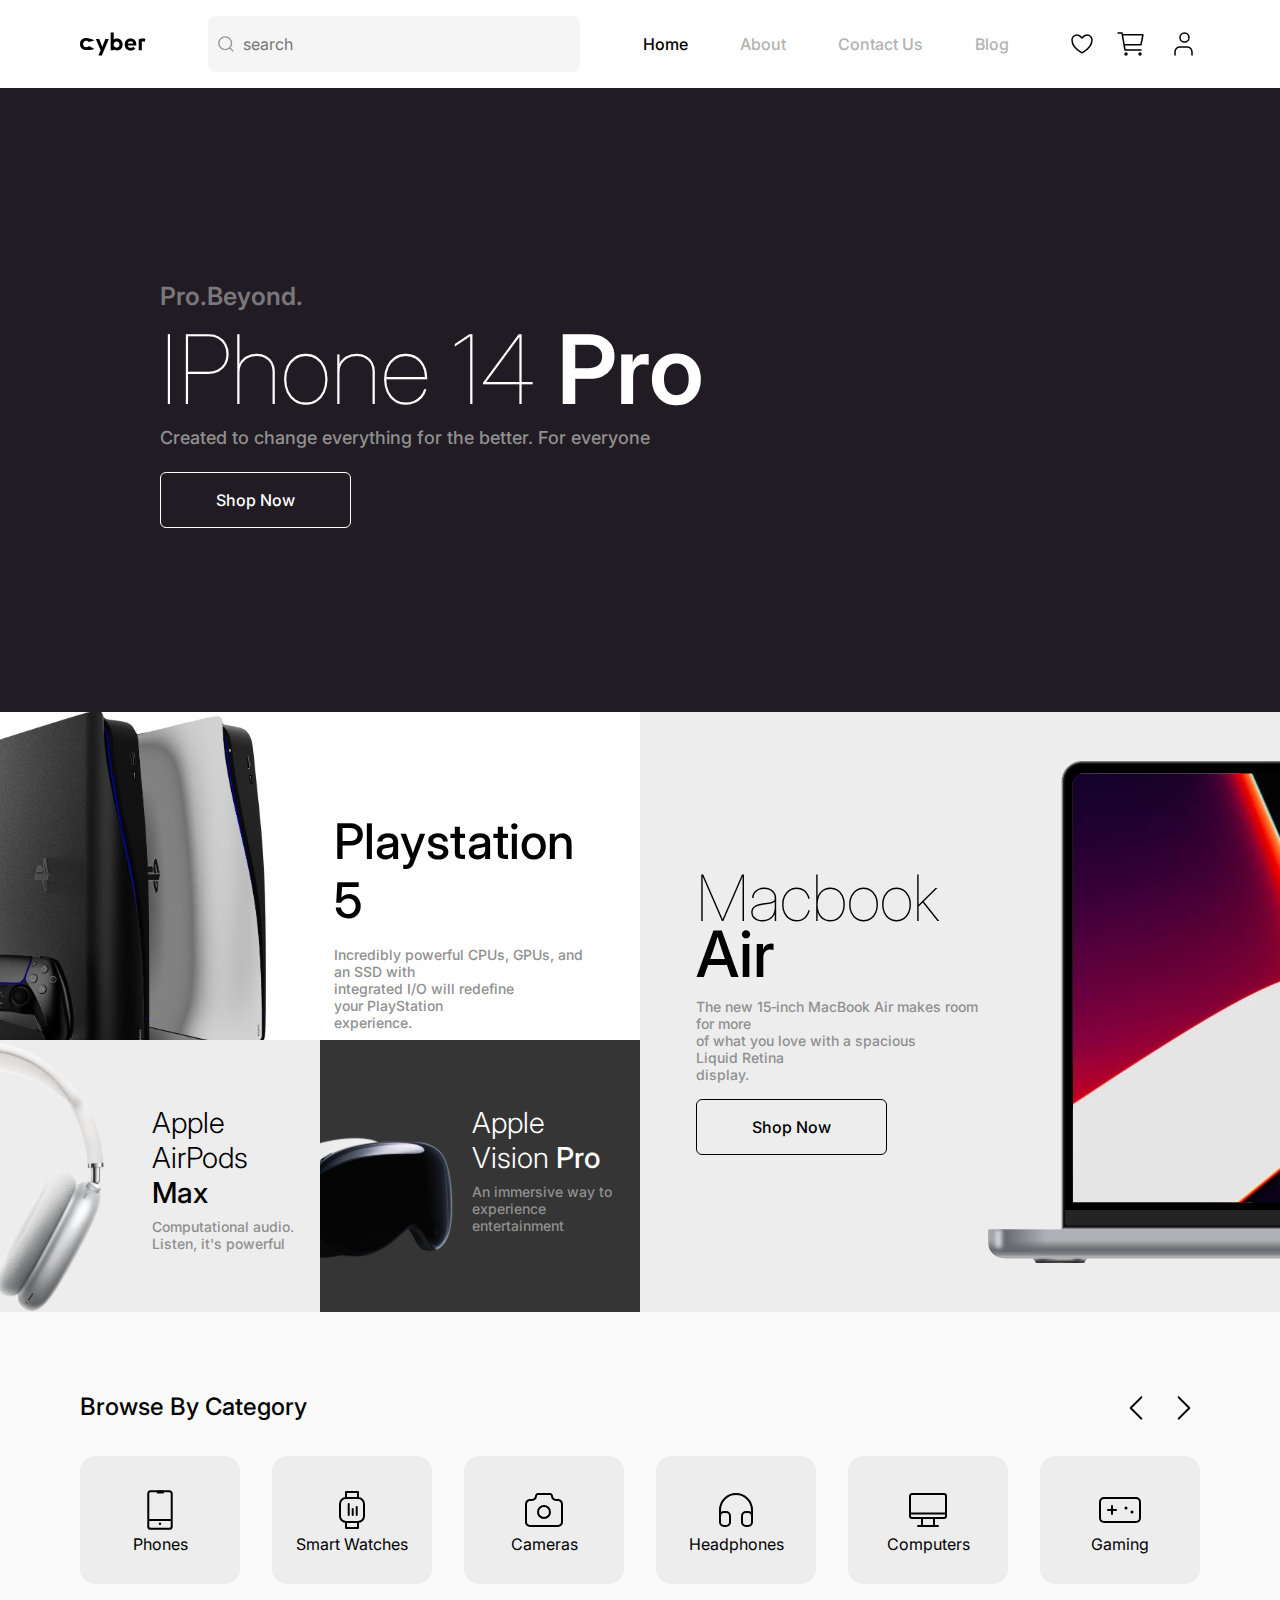
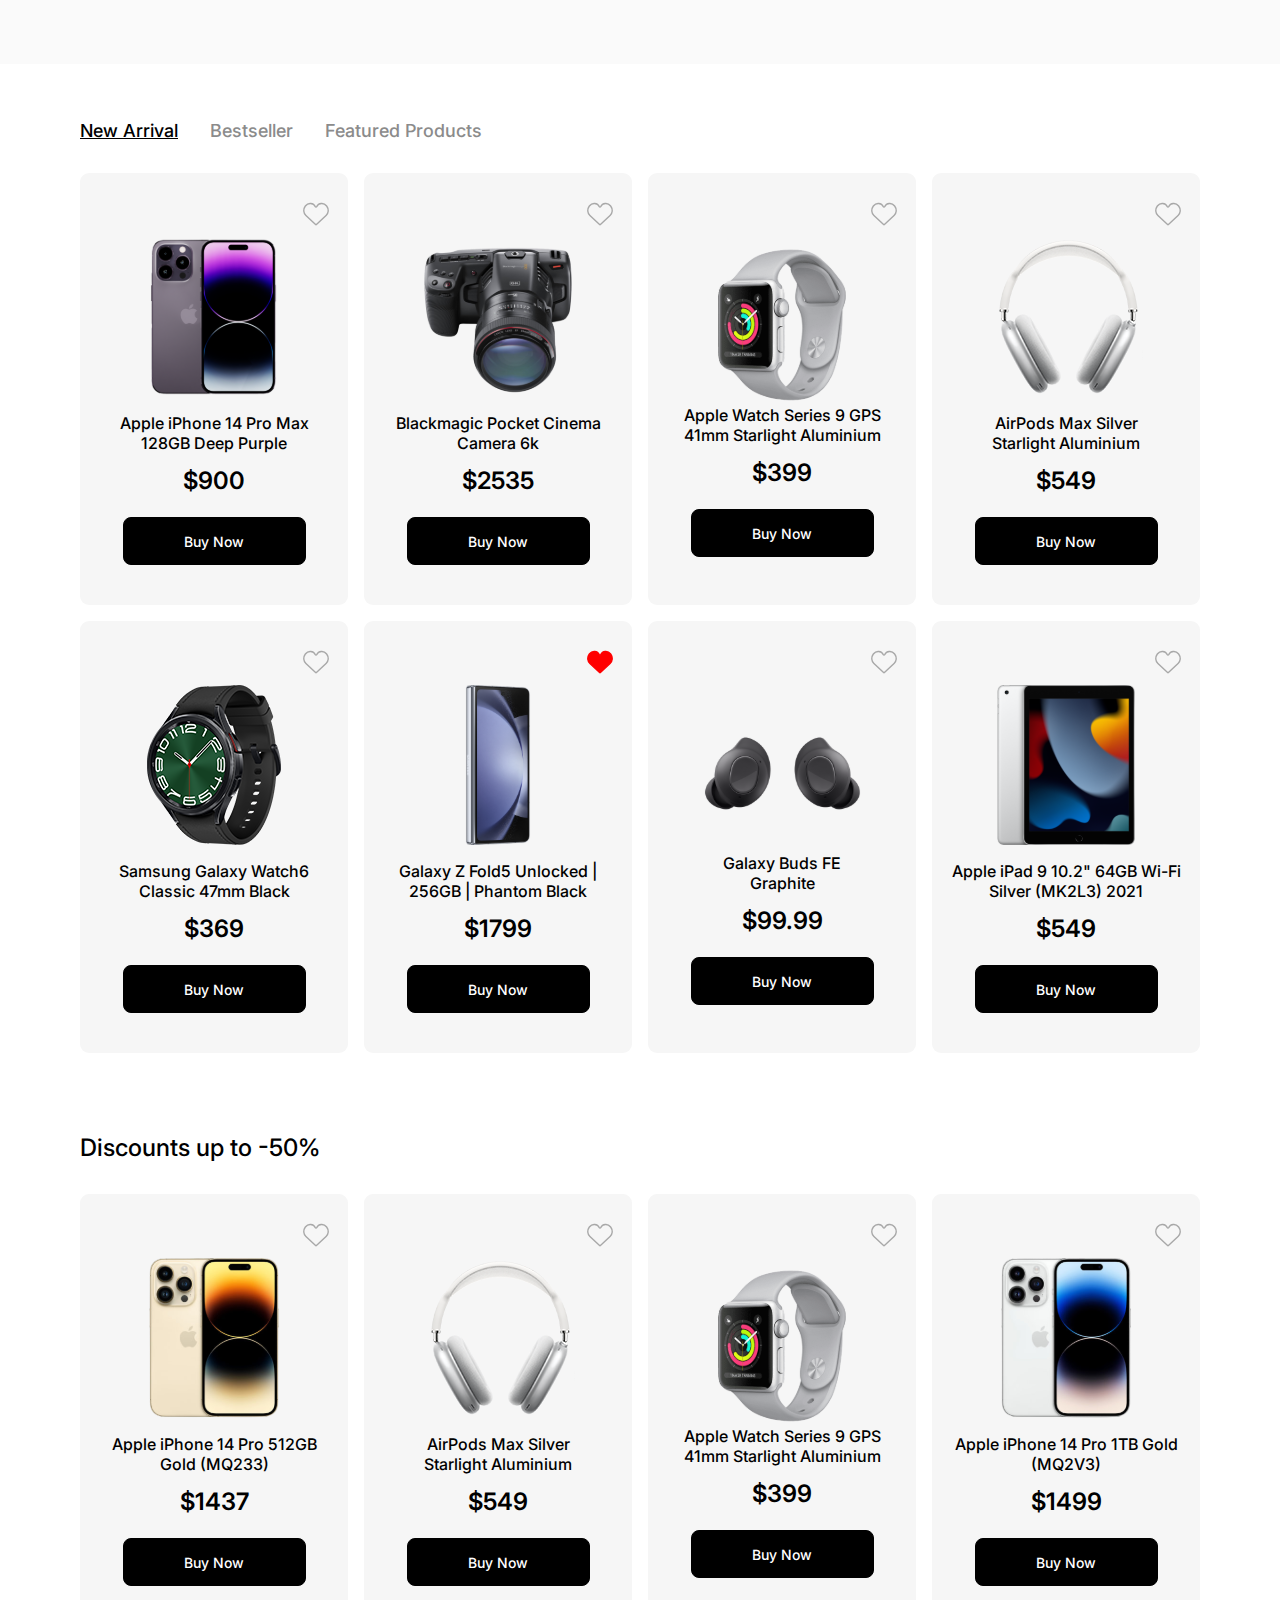
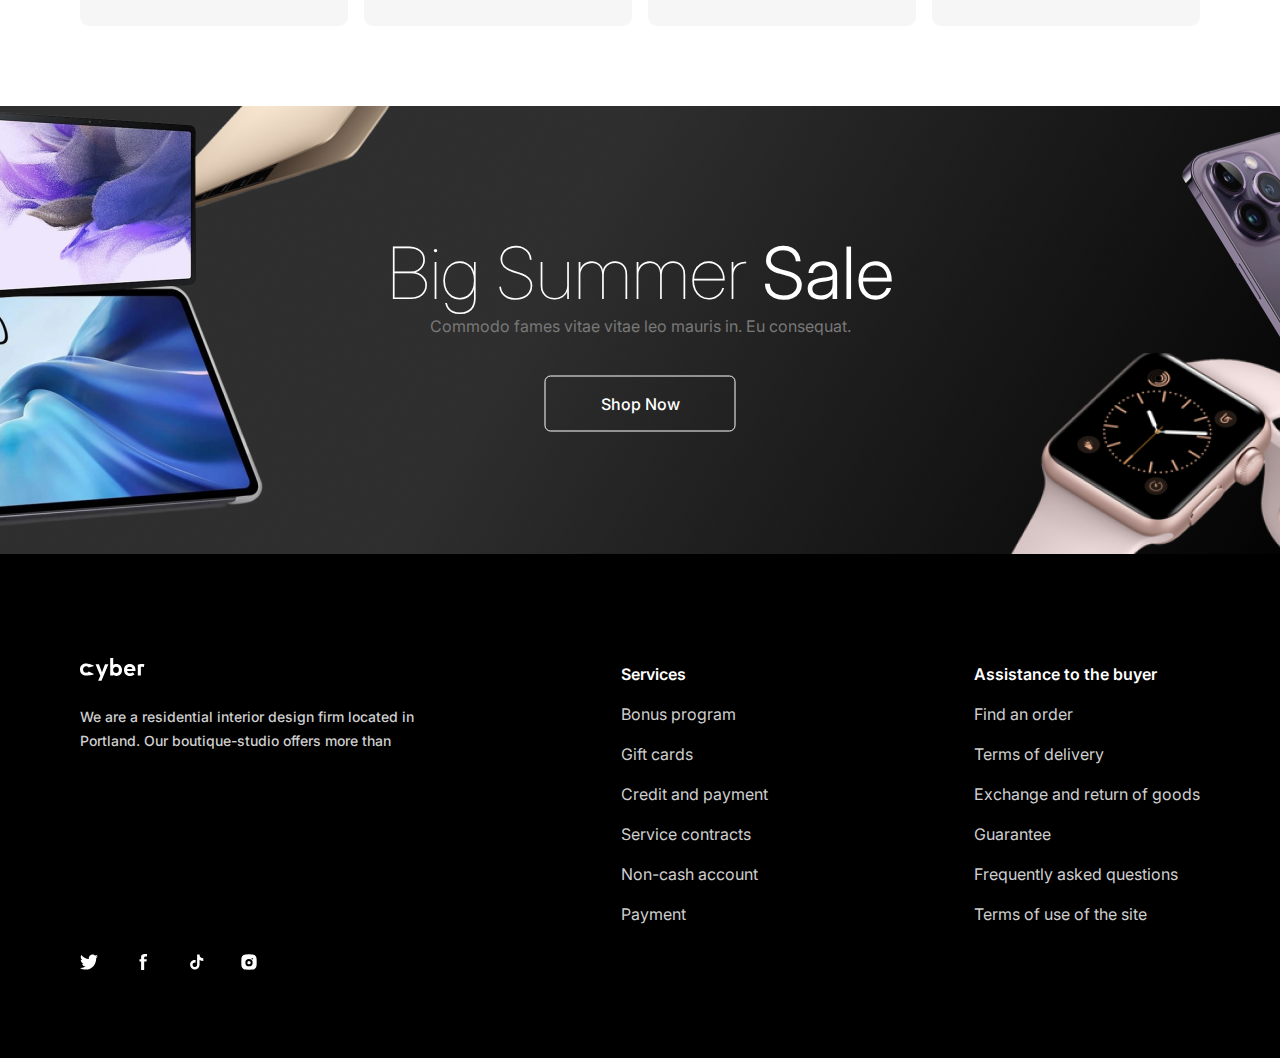
==== commit a5dce900: "last one" ====
--- a/index.html
+++ b/index.html
@@ -43,6 +43,9 @@
             <img src="./images/User.svg" alt="" />
           </div>
         </div>
+        <div class="burger-menu">
+          <img src="./images/Burger.svg" alt="">
+        </div>
       </div>
     </header>
     <!-- end header -->
@@ -50,24 +53,32 @@
     <section class="hero-secrion">
       <div class="banner container">
         <div class="banner-txt">
-          <p class="p-banner1">Pro.Beyond.</p>
-          <h1 class="h1-banner">IPhone 14 <span class="pro-span">Pro</span></h1>
-          <p class="p-banner2">
-            Created to change everything for the better. For everyone
-          </p>
+          <div class="banner-txt-p">
+            <p class="p-banner1">Pro.Beyond.</p>
+            <h1 class="h1-banner">IPhone 14 <span class="pro-span">Pro</span></h1>
+            <p class="p-banner2">
+              Created to change everything for the better. For everyone
+            </p>
+          </div>
           <button class="shop-btn">Shop Now</button>
         </div>
         <div>
           <img class="iphone-img" src="./images/Iphone Image.svg" alt="" />
         </div>
+        <div class="phone-2">
+          <img src="./images/phone Image (1).svg" alt="">
+        </div>
       </div>
     </section>
     <!-- end hero -->
+
+
     <!-- start grid -->
     <div class="grid-container">
       <div class="left-grid">
         <div class="upper-grid">
           <div class="upper-grid-content">
+            <img class="PlayStation-respo" src="./images/PlayStation-respo (1).svg" alt="">
             <img class="ps-img" src="./images/PlayStation.svg" alt="" />
             <div class="joined-grid-txt">
               <h1 class="grid-upper-header">Playstation 5</h1>
@@ -82,6 +93,7 @@
         <div class="bottom-grid">
           <div class="left-bottom">
             <div class="left-bottom-content">
+              <img class="respo-head" src="./images/full-headphones.svg" alt="">
               <img
                 class="headphone-img"
                 src="./images/hero__gnfk5g59t0qe_xlarge_2x 1 (1).svg"
@@ -102,6 +114,7 @@
           </div>
           <div class="right-bottom">
             <div class="right-bottom-content">
+              <img class="vision-respo" src="./images/vision-respo.svg" alt="">
               <img class="vision-pro" src="./images/image 36.svg" alt="" />
               <div class="joined-right-txt">
                 <h1 class="right-bottom-header">
@@ -121,6 +134,7 @@
       <div class="right-grid">
         <div class="right-content">
           <div class="joined-right-grid-txt">
+            <img class="MacBook-respo" src="./images/MacBook-respo (1).svg" alt="">
             <h1 class="right-header">
               Macbook<br />
               <span class="span-Air">Air</span>
@@ -137,9 +151,9 @@
       </div>
     </div>
     <!-- end grid -->
-
-    <!-- start category -->
-    <div class="categories-background">
+     <!-- start category -->
+     <div class="categories-background">
+      <div class="category-section container">
       <div class="top-category container">
         <h2 class="category-header">Browse By Category</h2>
         <div class="joined-arrow">
@@ -148,35 +162,41 @@
         </div>
       </div>
       <div class="categories container">
-        <div class="category-card">
-          <img src="./images/Phones.svg" alt="" />
-          <p class="categories-p">Phones</p>
-        </div>
-        <div class="category-card">
-          <img src="./images/Smart Watches.svg" alt="" />
-          <p class="categories-p">Smart Watches</p>
-        </div>
-        <div class="category-card">
-          <img src="./images/Cameras.svg" alt="" />
-          <p class="categories-p">Cameras</p>
-        </div>
-        <div class="category-card">
-          <img src="./images/Headphones.svg" alt="" />
-          <p class="categories-p">Headphones</p>
-        </div>
-        <div class="category-card">
-          <img src="./images/Computers.svg" alt="" />
-          <p class="categories-p">Computers</p>
-        </div>
-        <div class="category-card">
-          <img src="./images/Gaming.svg" alt="" />
-          <p class="categories-p">Gaming</p>
-        </div>
-      </div>
-    </div>
+        <div class="first-part">
+          <div class="category-card">
+            <img src="./images/Phones.svg" alt="" />
+            <p class="categories-p">Phones</p>
+          </div>
+          <div class="category-card">
+            <img src="./images/Smart Watches.svg" alt="" />
+            <p class="categories-p">Smart Watches</p>
+          </div>
+          <div class="category-card">
+            <img src="./images/Cameras.svg" alt="" />
+            <p class="categories-p">Cameras</p>
+          </div>
+        </div>
+        <div class="second-part">
+          <div class="category-card">
+            <img src="./images/Headphones.svg" alt="" />
+            <p class="categories-p">Headphones</p>
+          </div>
+          <div class="category-card">
+            <img src="./images/Computers.svg" alt="" />
+            <p class="categories-p">Computers</p>
+          </div>
+          <div class="category-card">
+            <img src="./images/Gaming.svg" alt="" />
+            <p class="categories-p">Gaming</p>
+          </div>
+        </div>
+      </div>
+    </div>
+    </div>
+
 
     <!-- end category -->
-
+    
     <!-- start products -->
     <div class="tags container">
       <h2 class="tags-txt"><span class="tags-span">New Arrival</span></h2>
@@ -184,6 +204,7 @@
       <h2 class="tags-txt">Featured Products</h2>
     </div>
     <div class="prod-columns">
+      <div class="all-products-wrapper">
       <div class="all-products container">
         <div class="product-card">
           <img class="like-icon" src="./images/Like.svg" alt="" />
@@ -250,6 +271,7 @@
           <button class="product-button">Buy Now</button>
         </div>
       </div>
+    </div>
       <div class="all-products container">
         <div class="product-card">
           <img class="like-icon" src="./images/Like.svg" alt="" />
@@ -318,133 +340,136 @@
       </div>
     </div>
     <!-- end products -->
-
-    <!-- start discount -->
-    <div class="discount-header container">
-      <h1 class="discount-header-txt">Discounts up to -50%</h1>
-    </div>
-    <div class="margin-bottom-discount">
-      <div class="all-products container">
-        <div class="product-card">
-          <img class="like-icon" src="./images/Like.svg" alt="" />
-          <div class="joined-products-content">
-            <img
-              class="product-img"
-              src="./images/Iphone 14 pro 1 (8).svg"
-              alt=""
-            />
-            <h2 class="product-description">
-              Apple iPhone 14 Pro 512GB <br />
-              Gold (MQ233)
-            </h2>
-            <h2 class="product-price">$1437</h2>
-          </div>
-          <button class="product-button">Buy Now</button>
-        </div>
-        <div class="product-card">
-          <img class="like-icon" src="./images/Like.svg" alt="" />
-          <div class="joined-products-content">
-            <img
-              class="product-img"
-              src="./images/Iphone 14 pro 1 (3).svg"
-              alt=""
-            />
-            <h2 class="product-description">
-              AirPods Max Silver <br />
-              Starlight Aluminium
-            </h2>
-            <h2 class="product-price">$549</h2>
-          </div>
-          <button class="product-button">Buy Now</button>
-        </div>
-        <div class="product-card">
-          <img class="like-icon" src="./images/Like.svg" alt="" />
-          <img
-            class="product-img"
-            src="./images/Iphone 14 pro 1 (2).svg"
-            alt=""
-          />
-          <div class="joined-products-content">
-            <h2 class="product-description">
-              Apple Watch Series 9 GPS <br />
-              41mm Starlight Aluminium
-            </h2>
-            <h2 class="product-price">$399</h2>
-          </div>
-          <button class="product-button">Buy Now</button>
-        </div>
-        <div class="product-card">
-          <img class="like-icon" src="./images/Like.svg" alt="" />
-          <div class="joined-products-content">
-            <img
-              class="product-img"
-              src="./images/Iphone 14 pro 1 (9).svg"
-              alt=""
-            />
-            <h2 class="product-description">
-              Apple iPhone 14 Pro 1TB Gold <br />
-              (MQ2V3)
-            </h2>
-            <h2 class="product-price">$1499</h2>
-          </div>
-          <button class="product-button">Buy Now</button>
-        </div>
-      </div>
-    </div>
-    <!-- end discounts -->
-    <!-- start footer-banner -->
-    <div class="footer-banner">
-      <img class="footer-banner-img" src="./images/banner-img.png" alt="" />
-      <div class="footer-banner-text">
-        <div class="joined-banner-txt">
-          <h2 class="banner-content-major">
-            Big Summer <span class="span-sale">Sale</span>
-          </h2>
-          <p class="banner-content-minor">
-            Commodo fames vitae vitae leo mauris in. Eu consequat.
-          </p>
-        </div>
-        <button class="shop-btn">Shop Now</button>
-      </div>
-    </div>
-
-    <!-- start footer -->
-    <footer class="footer">
-      <div class="footer-info container">
-        <div class="footer-text1">
-          <img class="footer-logo" src="./images/Logo Vector (2).svg" alt="" />
-          <p class="footer-p1">
-            We are a residential interior design firm located in <br />
-            Portland. Our boutique-studio offers more than
-          </p>
-        </div>
-        <div class="footer-text2">
-          <p class="info-text">Services</p>
-          <p>Bonus program</p>
-          <p>Gift cards</p>
-          <p>Credit and payment</p>
-          <p>Service contracts</p>
-          <p>Non-cash account</p>
-          <p>Payment</p>
-        </div>
-        <div class="footer-text2">
-          <p class="info-text">Assistance to the buyer</p>
-          <p>Find an order</p>
-          <p>Terms of delivery</p>
-          <p>Exchange and return of goods</p>
-          <p>Guarantee</p>
-          <p>Frequently asked questions</p>
-          <p>Terms of use of the site</p>
-        </div>
-      </div>
-      <div class="socials container">
-        <img src="./images/Twitter.svg" alt="" />
-        <img src="./images/Facebook.svg" alt="" />
-        <img src="./images/Tiktok.svg" alt="" />
-        <img src="./images/Instagram.svg" alt="" />
-      </div>
-    </footer>
-
-    <!-- end footer -->
+<!-- start discount -->
+<div class="discount-header container">
+  <h1 class="discount-header-txt">Discounts up to -50%</h1>
+</div>
+<div class="margin-bottom-discount">
+  <div class="all-products container">
+    <div class="product-card">
+      <img class="like-icon" src="./images/Like.svg" alt="" />
+      <div class="joined-products-content">
+        <img
+          class="product-img"
+          src="./images/Iphone 14 pro 1 (8).svg"
+          alt=""
+        />
+        <h2 class="product-description">
+          Apple iPhone 14 Pro 512GB <br />
+          Gold (MQ233)
+        </h2>
+        <h2 class="product-price">$1437</h2>
+      </div>
+      <button class="product-button">Buy Now</button>
+    </div>
+    <div class="product-card">
+      <img class="like-icon" src="./images/Like.svg" alt="" />
+      <div class="joined-products-content">
+        <img
+          class="product-img"
+          src="./images/Iphone 14 pro 1 (3).svg"
+          alt=""
+        />
+        <h2 class="product-description">
+          AirPods Max Silver <br />
+          Starlight Aluminium
+        </h2>
+        <h2 class="product-price">$549</h2>
+      </div>
+      <button class="product-button">Buy Now</button>
+    </div>
+    <div class="product-card">
+      <img class="like-icon" src="./images/Like.svg" alt="" />
+      <img
+        class="product-img"
+        src="./images/Iphone 14 pro 1 (2).svg"
+        alt=""
+      />
+      <div class="joined-products-content">
+        <h2 class="product-description">
+          Apple Watch Series 9 GPS <br />
+          41mm Starlight Aluminium
+        </h2>
+        <h2 class="product-price">$399</h2>
+      </div>
+      <button class="product-button">Buy Now</button>
+    </div>
+    <div class="product-card">
+      <img class="like-icon" src="./images/Like.svg" alt="" />
+      <div class="joined-products-content">
+        <img
+          class="product-img"
+          src="./images/Iphone 14 pro 1 (9).svg"
+          alt=""
+        />
+        <h2 class="product-description">
+          Apple iPhone 14 Pro 1TB Gold <br />
+          (MQ2V3)
+        </h2>
+        <h2 class="product-price">$1499</h2>
+      </div>
+      <button class="product-button">Buy Now</button>
+    </div>
+  </div>
+</div>
+<!-- end discounts -->
+
+ <!-- start footer-banner -->
+ <div class="footer-banner">
+  <!-- <img class="banner-respo" src="./images/banner-img-respo.png" alt=""> -->
+  <img class="footer-banner-img" src="./images/banner-img.png" alt="" />
+  <div class="footer-banner-text">
+    <div class="joined-banner-txt">
+      <h2 class="banner-content-major">
+        Big Summer <span class="span-sale">Sale</span>
+      </h2>
+      <p class="banner-content-minor">
+        Commodo fames vitae vitae leo mauris in. Eu consequat.
+      </p>
+    </div>
+    <button class="shop-btn">Shop Now</button>
+  </div>
+</div>
+<!-- end footer banner -->
+
+<!-- start footer -->
+<footer class="footer">
+  <div class="footer-info container">
+    <div class="footer-text1">
+      <img class="footer-logo" src="./images/Logo Vector (2).svg" alt="" />
+      <p class="footer-p1">
+        We are a residential interior design firm located in <br />
+        Portland. Our boutique-studio offers more than
+      </p>
+    </div>
+    <div class="footer-text2">
+      <p class="info-text">Services</p>
+      <p>Bonus program</p>
+      <p>Gift cards</p>
+      <p>Credit and payment</p>
+      <p>Service contracts</p>
+      <p>Non-cash account</p>
+      <p>Payment</p>
+    </div>
+    <div class="footer-text2">
+      <p class="info-text">Assistance to the buyer</p>
+      <p>Find an order</p>
+      <p>Terms of delivery</p>
+      <p>Exchange and return of goods</p>
+      <p>Guarantee</p>
+      <p>Frequently asked questions</p>
+      <p>Terms of use of the site</p>
+    </div>
+  </div>
+  <div class="socials container">
+    <img src="./images/Twitter.svg" alt="" />
+    <img src="./images/Facebook.svg" alt="" />
+    <img src="./images/Tiktok.svg" alt="" />
+    <img src="./images/Instagram.svg" alt="" />
+  </div>
+</footer>
+
+<!-- end footer -->
+
   </body>
 </html>
--- a/styles.css
+++ b/styles.css
@@ -13,6 +13,9 @@
   align-items: center;
   padding-top: 16px;
   padding-bottom: 16px;
+}
+.burger-menu {
+  display: none;
 }
 .header-info {
   display: flex;
@@ -74,6 +77,9 @@
   justify-content: center;
   padding-inline: 160px;
 }
+.phone-2 {
+  display: none;
+}
 
 .banner-txt {
   display: flex;
@@ -91,10 +97,12 @@
   color: #ffffff;
   font-weight: 100;
   font-size: 96px;
+  white-space: nowrap;
 }
 .pro-span {
   font-size: 96px;
   font-weight: 600;
+  display: inline-block;
 }
 .p-banner2 {
   color: #909090;
@@ -120,89 +128,6 @@
 }
 
 /* end hero */
-@media (max-width: 1120px) {
-  /* Container: full width with side padding */
-  .container {
-    max-width: 100%;
-    padding: 0 16px;
-  }
-
-  /* Header: show only the logo */
-  .header-div {
-    display: flex;
-    justify-content: space-between;
-    align-items: center;
-    padding: 16px 0;
-  }
-  /* Hide search, navigation, and icons */
-  .searchbar,
-  .header-info,
-  .icons {
-    display: none;
-  }
-
-  /* Hero Section: stack content vertically and center */
-  .hero-secrion {
-    height: auto;
-    padding: 40px 16px;
-    background: linear-gradient(90.7deg, #211c24 0.64%, #211c24 101%);
-    display: flex;
-    align-items: center;
-    justify-content: center;
-  }
-  .banner {
-    display: flex;
-    flex-direction: column;
-    align-items: center;
-    gap: 24px;
-  }
-  .banner-txt {
-    text-align: center;
-  }
-
-  /* Text styling adjustments */
-  .p-banner1 {
-    font-size: 24px;
-    color: #7a777c;
-    font-weight: 600;
-  }
-  .h1-banner {
-    font-size: 48px;
-    color: #ffffff;
-    font-weight: 100;
-    line-height: 1.2;
-  }
-  /* Force the PRO word onto its own line */
-  .h1-banner .pro-span {
-    display: block;
-    font-size: 48px;
-    font-weight: 600;
-  }
-  .p-banner2 {
-    font-size: 16px;
-    color: #909090;
-    font-weight: 500;
-  }
-
-  /* Button adjustments */
-  .shop-btn {
-    width: 160px;
-    height: 48px;
-    border: 1px solid #ffffff;
-    border-radius: 6px;
-    background-color: transparent;
-    color: #ffffff;
-    font-size: 16px;
-    font-weight: 500;
-    margin: 0 auto;
-  }
-
-  /* iPhone image: scale to available width */
-  .iphone-img {
-    max-width: 100%;
-    height: auto;
-  }
-}
 
 .banner {
   display: flex;
@@ -218,7 +143,9 @@
   max-width: 1200px;
   margin: auto;
 }
-
+.respo-head {
+  display: none;
+}
 .product {
   display: flex;
   align-items: center;
@@ -350,6 +277,12 @@
   max-width: 360px;
   height: auto;
 }
+.vision-respo {
+  display: none;
+}
+.PlayStation-respo {
+  display: none;
+}
 
 .joined-right-txt {
   display: flex;
@@ -398,6 +331,9 @@
   height: auto;
   order: 2;
   margin-left: auto;
+}
+.MacBook-respo {
+  display: none;
 }
 
 .joined-right-grid-txt {
@@ -488,6 +424,14 @@
   justify-content: space-between;
   margin-bottom: 32px;
 }
+.first-part {
+  display: flex;
+  gap: 32px;
+}
+.second-part {
+  display: flex;
+  gap: 32px;
+}
 .joined-arrow {
   display: flex;
   gap: 16px;
@@ -524,7 +468,7 @@
 .categories-background {
   padding-top: 80px;
   background-color: #fafafa;
-  width: 1440px;
+  width: 100%;
   height: 352px;
 }
 
@@ -683,7 +627,373 @@
 }
 
 @media only screen and (max-width: 1120px) {
-  .respo-delete {
+  /* Header adjustments */
+  .header-div {
+    width: 100%;
+    padding: 16px;
+    height: 88px;
+  }
+  .searchbar,
+  .header-info,
+  .icons {
     display: none;
   }
-}
+  .burger-menu {
+    display: block;
+    width: 40px;
+    height: 40px;
+  }
+
+  /* HERO SECTION adjustments */
+  .hero-secrion {
+    padding-inline: 20px;
+    padding-top: 88px;
+    height: auto;
+    text-align: center;
+  }
+
+  .banner {
+    flex-direction: column;
+    align-items: center;
+    gap: 48px;
+  }
+  .banner-content-major{
+font-weight: 100;
+font-size: 48px;
+line-height: 72px;
+text-align: center;
+  }
+  .span-sale{
+font-weight: 300;
+font-size: 48px;
+line-height: 72px;
+text-align: center;
+  }
+  .banner-content-minor{
+    font-weight: 400;
+    font-size: 16px;
+    line-height: 32px;
+    text-align: center;
+    
+  }
+  .banner-txt {
+    text-align: center;
+    gap: 32px;
+  }
+
+  .p-banner1 {
+    font-size: 25px;
+  }
+  .h1-banner {
+    font-size: 72px;
+    line-height: 72px;
+  }
+  .pro-span {
+    display: block;
+    font-size: 76px;
+  }
+  .p-banner2 {
+    font-size: 19px;
+    line-height: 24px;
+  }
+
+  .phone-2 {
+    display: block;
+    height: auto;
+    margin: 0 auto;
+  }
+  .iphone-img {
+    display: none;
+  }
+
+  .shop-btn {
+    align-self: center;
+    margin: 0 auto;
+  }
+  .banner-txt-p {
+    display: flex;
+    flex-direction: column;
+    gap: 16px;
+  }
+
+  .grid-container {
+    display: flex;
+    flex-direction: column;
+    height: auto;
+  }
+
+  .left-grid,
+  .bottom-grid {
+    display: contents;
+  }
+  .joined-grid-txt {
+    margin-left: 0;
+    gap: 8px;
+    margin-right: 0;
+    margin-bottom: 40px;
+    margin-top: 0;
+  }
+  .joined-right-txt {
+    margin-left: 0;
+    margin-top: 0;
+  }
+  .joined-left-txt {
+    margin-left: 0;
+    margin-top: 0;
+  }
+  .left-bottom {
+    order: 1;
+    width: 100%;
+    height: 376px;
+  }
+  .right-bottom {
+    order: 2;
+    width: 100%;
+    height: 392.4448547363281px;
+  }
+  .upper-grid {
+    order: 3;
+    width: 100%;
+  }
+  .right-grid {
+    order: 4;
+    width: 100%;
+  }
+
+  .upper-grid-content {
+    height: 424px;
+  }
+  .upper-grid-content,
+  .left-bottom-content,
+  .right-bottom-content {
+    display: flex;
+    flex-direction: column;
+    align-items: center;
+    text-align: center;
+    gap: 10px;
+    padding-inline: 16px;
+  }
+
+  .right-content {
+    display: flex;
+    flex-direction: column-reverse;
+    align-items: center;
+    text-align: center;
+    gap: 10px;
+    height: 504px;
+    padding-left: 0;
+    padding-inline: 16px;
+    margin-bottom: 40px;
+  }
+  .respo-head {
+    display: block;
+  }
+  .headphone-img {
+    display: none;
+  }
+  .vision-respo {
+    display: block;
+  }
+
+  .vision-pro {
+    display: none;
+  }
+
+  .PlayStation-respo {
+    display: block;
+  }
+  .ps-img {
+    display: none;
+  }
+
+  .MacBook-respo {
+    display: block;
+  }
+  .macbook-img {
+    display: none;
+  }
+  .ps-img,
+  .headphone-img,
+  .vision-pro,
+  .macbook-img {
+    max-width: 100%;
+    height: auto;
+  }
+
+  .grid-upper-header,
+  .left-bottom-header,
+  .right-bottom-header,
+  .right-header {
+    font-size: 24px;
+    line-height: 1.2;
+  }
+  .grid-upper-txt,
+  .left-bottom-txt,
+  .right-bottom-txt,
+  .right-txt {
+    font-size: 16px;
+  }
+
+  .joined-right-grid-txt {
+    align-items: center;
+  }
+}
+
+@media only screen and (max-width: 1120px) {
+  .categories-background {
+    justify-content: center;
+    align-items: center;
+    flex-direction: column;
+    padding: 0;
+    height: 0;
+  }
+
+  .top-category {
+    display: flex;
+    justify-content: space-between;
+    align-items: center;
+    width: 90%;
+    max-width: 600px;
+    margin: 0 auto;
+    margin-top: 64px;
+    margin-bottom: 48px;
+  }
+
+  .categories {
+    display: grid;
+    grid-template-columns: repeat(2, 1fr);
+    grid-gap: 16px;
+    padding: 0;
+    max-width: 600px;
+    margin: 20px auto;
+  }
+
+  .first-part,
+  .second-part {
+    display: flex;
+    gap: 16px;
+    flex-wrap: wrap;
+    justify-content: center;
+  }
+
+  .category-card {
+    display: flex;
+    flex-direction: column;
+    align-items: center;
+    text-align: center;
+    background-color: #ededed;
+    border-radius: 8px;
+    padding: 15px;
+    margin: 0;
+  }
+  .category-section {
+    margin-bottom: 80px;
+  }
+
+}
+
+
+
+@media only screen and (max-width: 1120px) {
+
+
+  .footer {
+    height: auto;
+    padding: 40px 20px;
+    display: flex;
+    flex-direction: column;
+    align-items: center;
+    justify-content: center;
+    background-color: #181313;
+  }
+
+  .footer-info {
+    flex-direction: column;
+    align-items: flex-start;
+    gap: 32px;
+    padding: 0;
+  }
+
+  .footer-text1 {
+    flex-direction: column;
+    gap: 16px;
+    text-align: center;
+font-weight: 400;
+font-size: 13px;
+line-height: 24px;
+text-align: center;
+
+  }
+
+  .footer-text2 {
+    flex-direction: column;
+    gap: 8px;
+  }
+
+  .footer-text1,
+  .footer-text2 {
+    width: 100%; 
+    text-align: center;
+  }
+
+  .socials {
+    justify-content: flex-start; 
+    margin-top: 32px;
+    gap: 25.67px;
+  }
+  .footer-logo{
+    align-self: center;
+  }
+  .footer-text2{
+font-weight: 400;
+font-size: 14px;
+line-height: 32px;
+letter-spacing: 0%;
+text-align: center;
+color: #CFCFCF;
+  }
+  .info-text {
+font-weight: 600;
+font-size: 16px;
+line-height: 16px;
+  }
+  
+
+  
+}
+
+
+
+
+@media only screen and (max-width: 1120px) {
+  .all-products{
+    display: grid;
+    grid-template-columns: repeat(2,1fr);
+  }
+  .all-products {
+    display: grid;
+    grid-template-columns: repeat(2, 1fr);
+    gap: 16px;
+}
+
+
+
+@media only screen and (max-width: 1120px) {
+  .all-products-wrapper {
+    padding: 0 16px;
+  }
+  .all-products {
+    display: grid;
+    grid-template-columns: repeat(2, 1fr);
+    gap: 16px;
+    width: 100%; 
+  }
+  .product-card {
+    width: 100%; 
+  }
+}
+}
+
+*, *::before, *::after {
+  box-sizing: border-box;
+}
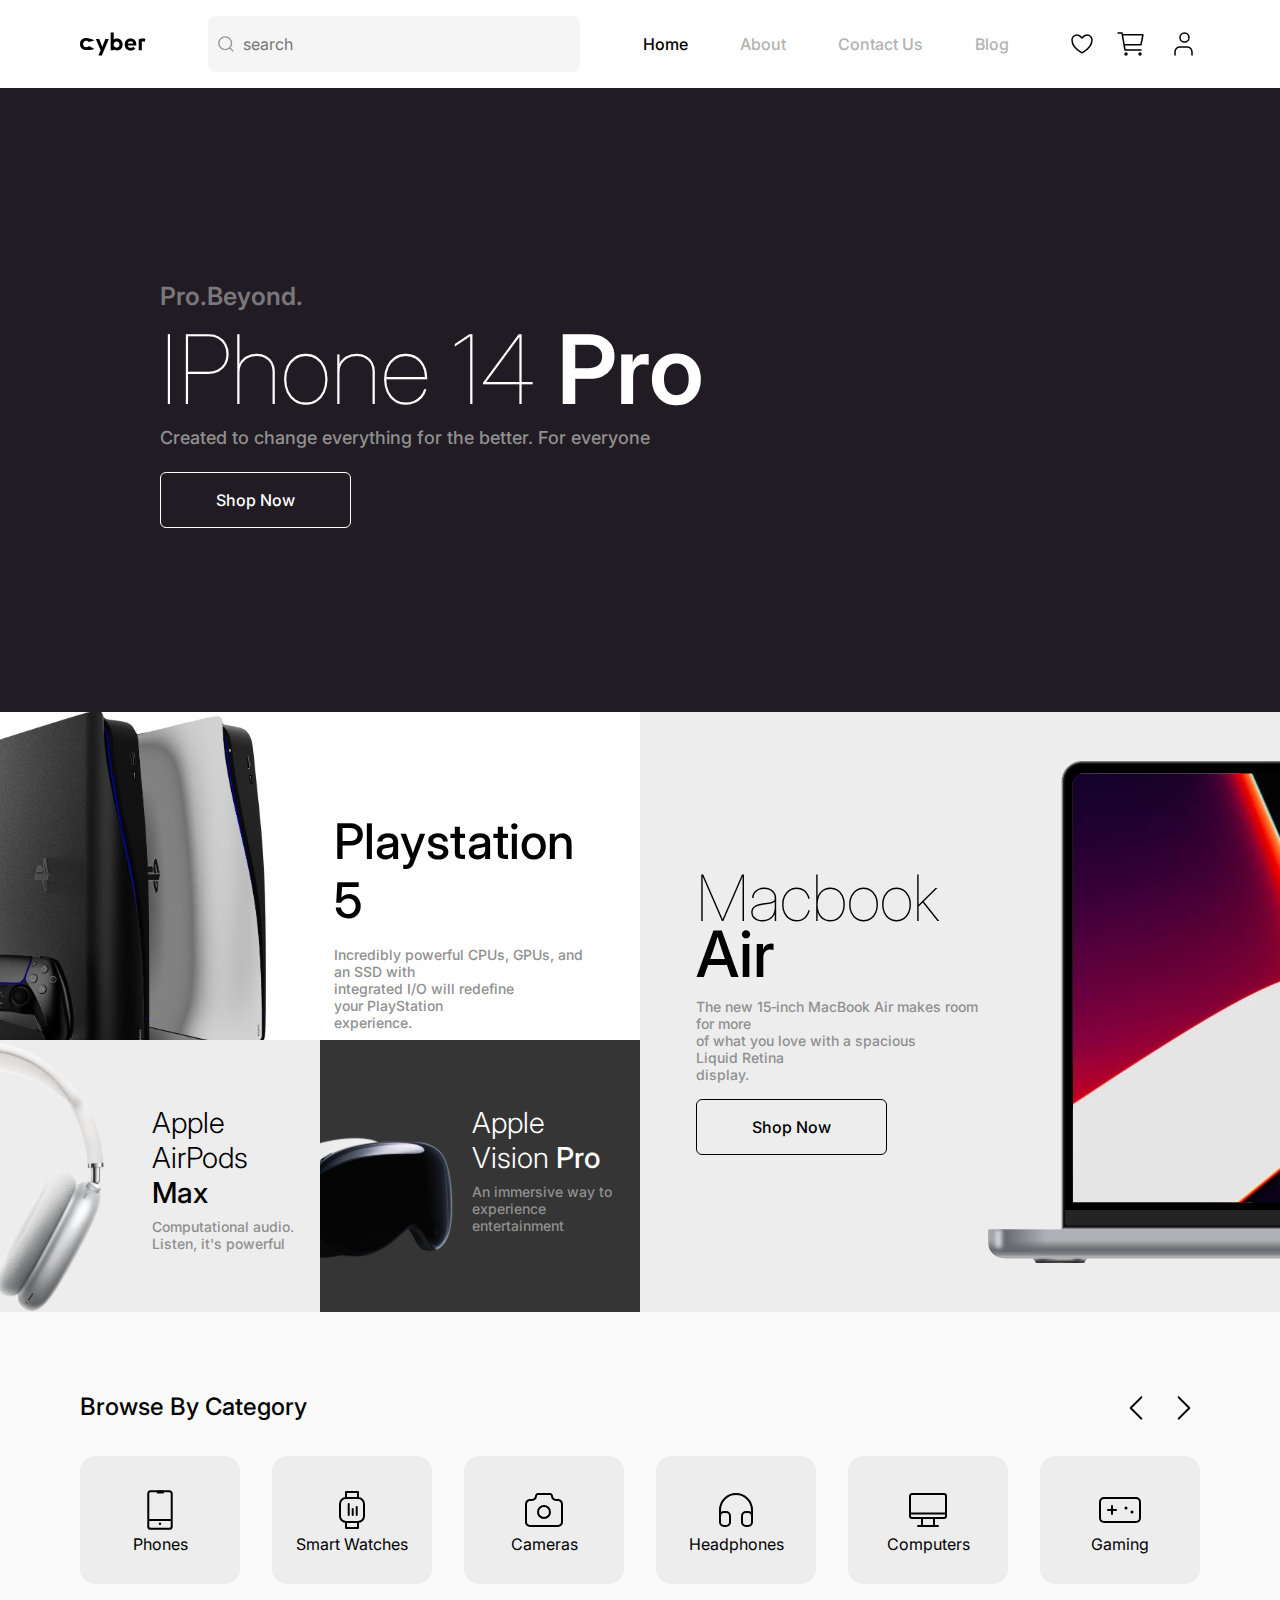
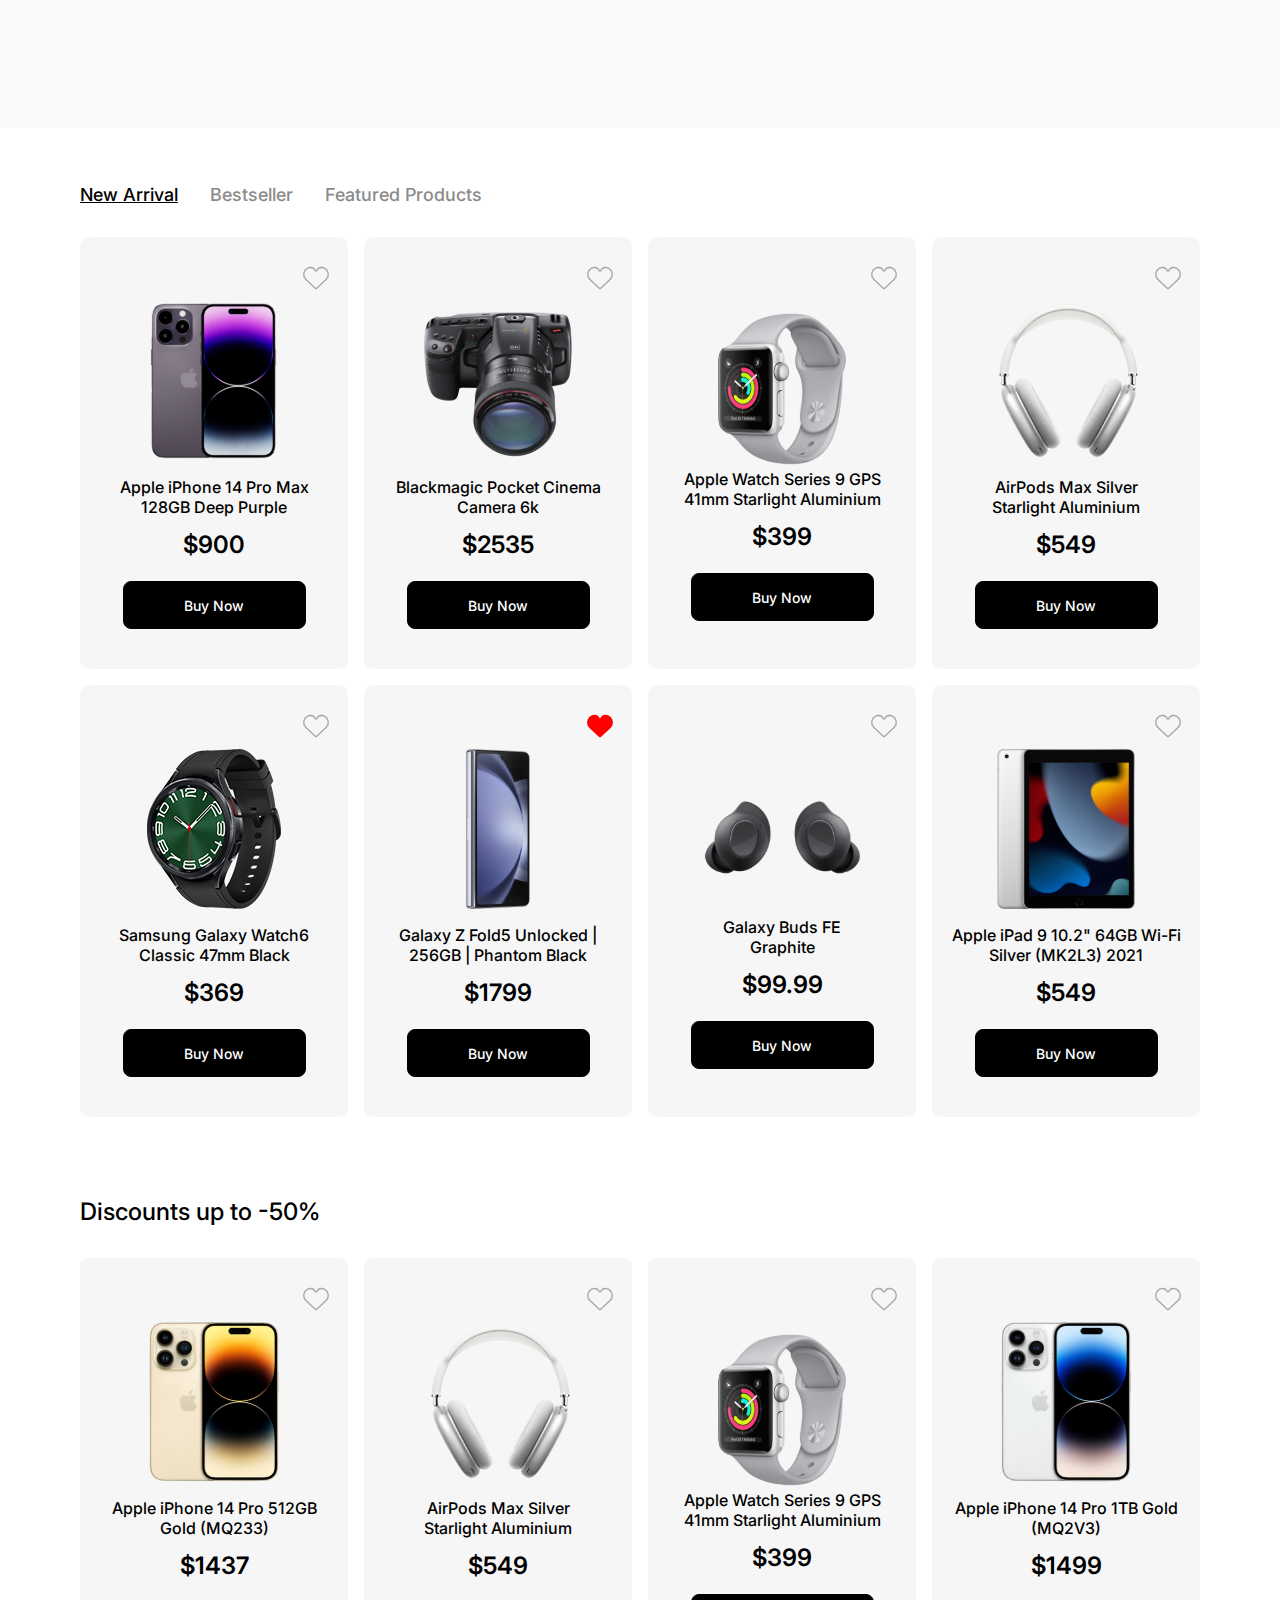
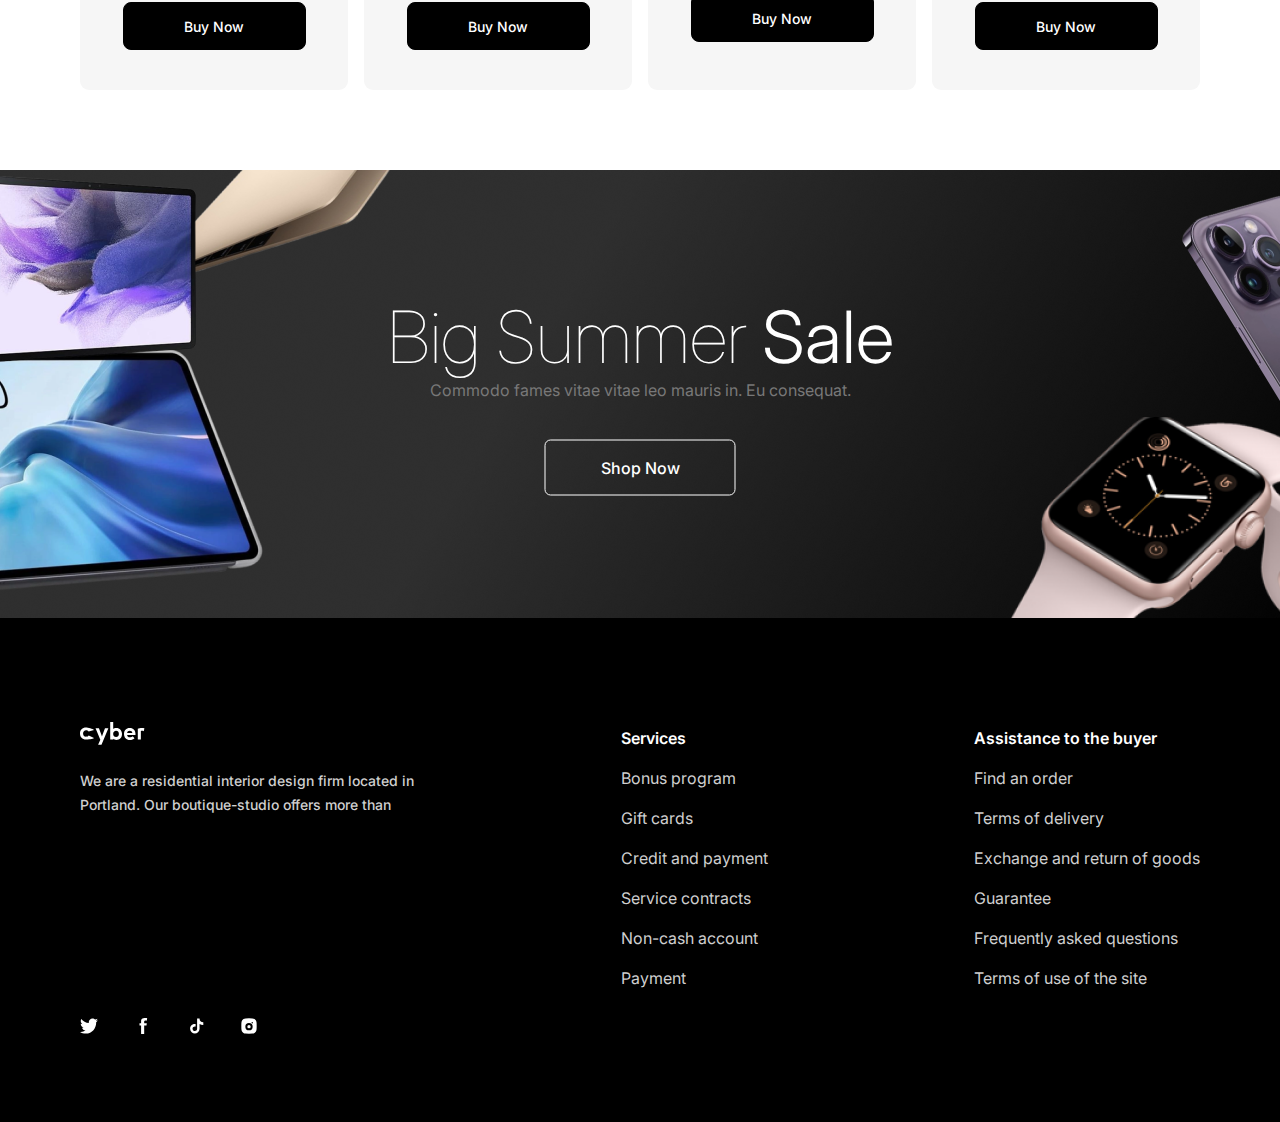
==== commit 8423c030: "the lateeest" ====
--- a/index.html
+++ b/index.html
@@ -4,8 +4,9 @@
     <meta charset="UTF-8" />
     <meta name="viewport" content="width=device-width, initial-scale=1.0" />
     <title>Document</title>
+    <link rel="stylesheet" href="./reset.css" />
+
     <link rel="stylesheet" href="./styles.css" />
-    <link rel="stylesheet" href="./reset.css" />
     <link rel="preconnect" href="https://fonts.googleapis.com" />
     <link rel="preconnect" href="https://fonts.gstatic.com" crossorigin />
     <link
@@ -44,7 +45,7 @@
           </div>
         </div>
         <div class="burger-menu">
-          <img src="./images/Burger.svg" alt="">
+          <img src="./images/Burger.svg" alt="" />
         </div>
       </div>
     </header>
@@ -55,7 +56,9 @@
         <div class="banner-txt">
           <div class="banner-txt-p">
             <p class="p-banner1">Pro.Beyond.</p>
-            <h1 class="h1-banner">IPhone 14 <span class="pro-span">Pro</span></h1>
+            <h1 class="h1-banner">
+              IPhone 14 <span class="pro-span">Pro</span>
+            </h1>
             <p class="p-banner2">
               Created to change everything for the better. For everyone
             </p>
@@ -66,19 +69,22 @@
           <img class="iphone-img" src="./images/Iphone Image.svg" alt="" />
         </div>
         <div class="phone-2">
-          <img src="./images/phone Image (1).svg" alt="">
+          <img src="./images/phone Image (1).svg" alt="" />
         </div>
       </div>
     </section>
     <!-- end hero -->
-
 
     <!-- start grid -->
     <div class="grid-container">
       <div class="left-grid">
         <div class="upper-grid">
           <div class="upper-grid-content">
-            <img class="PlayStation-respo" src="./images/PlayStation-respo (1).svg" alt="">
+            <img
+              class="PlayStation-respo"
+              src="./images/PlayStation-respo (1).svg"
+              alt=""
+            />
             <img class="ps-img" src="./images/PlayStation.svg" alt="" />
             <div class="joined-grid-txt">
               <h1 class="grid-upper-header">Playstation 5</h1>
@@ -93,7 +99,11 @@
         <div class="bottom-grid">
           <div class="left-bottom">
             <div class="left-bottom-content">
-              <img class="respo-head" src="./images/full-headphones.svg" alt="">
+              <img
+                class="respo-head"
+                src="./images/full-headphones.svg"
+                alt=""
+              />
               <img
                 class="headphone-img"
                 src="./images/hero__gnfk5g59t0qe_xlarge_2x 1 (1).svg"
@@ -114,7 +124,11 @@
           </div>
           <div class="right-bottom">
             <div class="right-bottom-content">
-              <img class="vision-respo" src="./images/vision-respo.svg" alt="">
+              <img
+                class="vision-respo"
+                src="./images/vision-respo.svg"
+                alt=""
+              />
               <img class="vision-pro" src="./images/image 36.svg" alt="" />
               <div class="joined-right-txt">
                 <h1 class="right-bottom-header">
@@ -134,7 +148,11 @@
       <div class="right-grid">
         <div class="right-content">
           <div class="joined-right-grid-txt">
-            <img class="MacBook-respo" src="./images/MacBook-respo (1).svg" alt="">
+            <img
+              class="MacBook-respo"
+              src="./images/MacBook-respo (1).svg"
+              alt=""
+            />
             <h1 class="right-header">
               Macbook<br />
               <span class="span-Air">Air</span>
@@ -151,52 +169,51 @@
       </div>
     </div>
     <!-- end grid -->
-     <!-- start category -->
-     <div class="categories-background">
+    <!-- start category -->
+    <div class="categories-background">
       <div class="category-section container">
-      <div class="top-category container">
-        <h2 class="category-header">Browse By Category</h2>
-        <div class="joined-arrow">
-          <img src="./images/Arrow left.svg" alt="" />
-          <img src="./images/Arrow right.svg" alt="" />
-        </div>
-      </div>
-      <div class="categories container">
-        <div class="first-part">
-          <div class="category-card">
-            <img src="./images/Phones.svg" alt="" />
-            <p class="categories-p">Phones</p>
-          </div>
-          <div class="category-card">
-            <img src="./images/Smart Watches.svg" alt="" />
-            <p class="categories-p">Smart Watches</p>
-          </div>
-          <div class="category-card">
-            <img src="./images/Cameras.svg" alt="" />
-            <p class="categories-p">Cameras</p>
-          </div>
-        </div>
-        <div class="second-part">
-          <div class="category-card">
-            <img src="./images/Headphones.svg" alt="" />
-            <p class="categories-p">Headphones</p>
-          </div>
-          <div class="category-card">
-            <img src="./images/Computers.svg" alt="" />
-            <p class="categories-p">Computers</p>
-          </div>
-          <div class="category-card">
-            <img src="./images/Gaming.svg" alt="" />
-            <p class="categories-p">Gaming</p>
-          </div>
-        </div>
-      </div>
-    </div>
-    </div>
-
+        <div class="top-category container">
+          <h2 class="category-header">Browse By Category</h2>
+          <div class="joined-arrow">
+            <img src="./images/Arrow left.svg" alt="" />
+            <img src="./images/Arrow right.svg" alt="" />
+          </div>
+        </div>
+        <div class="categories container">
+          <div class="first-part">
+            <div class="category-card">
+              <img src="./images/Phones.svg" alt="" />
+              <p class="categories-p">Phones</p>
+            </div>
+            <div class="category-card">
+              <img src="./images/Smart Watches.svg" alt="" />
+              <p class="categories-p">Smart Watches</p>
+            </div>
+            <div class="category-card">
+              <img src="./images/Cameras.svg" alt="" />
+              <p class="categories-p">Cameras</p>
+            </div>
+          </div>
+          <div class="second-part">
+            <div class="category-card">
+              <img src="./images/Headphones.svg" alt="" />
+              <p class="categories-p">Headphones</p>
+            </div>
+            <div class="category-card">
+              <img src="./images/Computers.svg" alt="" />
+              <p class="categories-p">Computers</p>
+            </div>
+            <div class="category-card">
+              <img src="./images/Gaming.svg" alt="" />
+              <p class="categories-p">Gaming</p>
+            </div>
+          </div>
+        </div>
+      </div>
+    </div>
 
     <!-- end category -->
-    
+
     <!-- start products -->
     <div class="tags container">
       <h2 class="tags-txt"><span class="tags-span">New Arrival</span></h2>
@@ -205,36 +222,176 @@
     </div>
     <div class="prod-columns">
       <div class="all-products-wrapper">
+        <div class="all-products container">
+          <div class="product-card">
+            <img class="like-icon" src="./images/Like.svg" alt="" />
+            <div class="joined-products-content">
+              <img
+                class="product-img"
+                src="./images/Iphone 14 pro 1.svg"
+                alt=""
+              />
+              <h2 class="product-description">
+                Apple iPhone 14 Pro Max <br />
+                128GB Deep Purple
+              </h2>
+              <h2 class="product-price">$900</h2>
+            </div>
+            <button class="product-button">Buy Now</button>
+          </div>
+          <div class="product-card">
+            <img class="like-icon" src="./images/Like.svg" alt="" />
+            <div class="joined-products-content">
+              <img
+                class="product-img"
+                src="./images/Iphone 14 pro 1 (1).svg"
+                alt=""
+              />
+              <h2 class="product-description">
+                Blackmagic Pocket Cinema <br />
+                Camera 6k
+              </h2>
+              <h2 class="product-price">$2535</h2>
+            </div>
+            <button class="product-button">Buy Now</button>
+          </div>
+          <div class="product-card">
+            <img class="like-icon" src="./images/Like.svg" alt="" />
+            <img
+              class="product-img"
+              src="./images/Iphone 14 pro 1 (2).svg"
+              alt=""
+            />
+            <div class="joined-products-content">
+              <h2 class="product-description">
+                Apple Watch Series 9 GPS <br />
+                41mm Starlight Aluminium
+              </h2>
+              <h2 class="product-price">$399</h2>
+            </div>
+            <button class="product-button">Buy Now</button>
+          </div>
+          <div class="product-card">
+            <img class="like-icon" src="./images/Like.svg" alt="" />
+            <div class="joined-products-content">
+              <img
+                class="product-img"
+                src="./images/Iphone 14 pro 1 (3).svg"
+                alt=""
+              />
+              <h2 class="product-description">
+                AirPods Max Silver <br />
+                Starlight Aluminium
+              </h2>
+              <h2 class="product-price">$549</h2>
+            </div>
+            <button class="product-button">Buy Now</button>
+          </div>
+        </div>
+      </div>
       <div class="all-products container">
         <div class="product-card">
           <img class="like-icon" src="./images/Like.svg" alt="" />
           <div class="joined-products-content">
             <img
               class="product-img"
-              src="./images/Iphone 14 pro 1.svg"
-              alt=""
-            />
-            <h2 class="product-description">
-              Apple iPhone 14 Pro Max <br />
-              128GB Deep Purple
-            </h2>
-            <h2 class="product-price">$900</h2>
-          </div>
-          <button class="product-button">Buy Now</button>
-        </div>
-        <div class="product-card">
-          <img class="like-icon" src="./images/Like.svg" alt="" />
-          <div class="joined-products-content">
-            <img
-              class="product-img"
-              src="./images/Iphone 14 pro 1 (1).svg"
-              alt=""
-            />
-            <h2 class="product-description">
-              Blackmagic Pocket Cinema <br />
-              Camera 6k
-            </h2>
-            <h2 class="product-price">$2535</h2>
+              src="./images/Iphone 14 pro 1 (4).svg"
+              alt=""
+            />
+            <h2 class="product-description">
+              Samsung Galaxy Watch6 <br />
+              Classic 47mm Black
+            </h2>
+            <h2 class="product-price">$369</h2>
+          </div>
+          <button class="product-button">Buy Now</button>
+        </div>
+        <div class="product-card">
+          <img class="like-icon" src="./images/Favorite_duotone.svg" alt="" />
+          <div class="joined-products-content">
+            <img
+              class="product-img"
+              src="./images/Iphone 14 pro 1 (5).svg"
+              alt=""
+            />
+            <h2 class="product-description">
+              Galaxy Z Fold5 Unlocked | <br />
+              256GB | Phantom Black
+            </h2>
+            <h2 class="product-price">$1799</h2>
+          </div>
+          <button class="product-button">Buy Now</button>
+        </div>
+        <div class="product-card">
+          <img class="like-icon" src="./images/Like.svg" alt="" />
+          <img
+            class="product-img"
+            src="./images/Iphone 14 pro 1 (6).svg"
+            alt=""
+          />
+          <div class="joined-products-content">
+            <h2 class="product-description">
+              Galaxy Buds FE <br />
+              Graphite
+            </h2>
+            <h2 class="product-price">$99.99</h2>
+          </div>
+          <button class="product-button">Buy Now</button>
+        </div>
+        <div class="product-card">
+          <img class="like-icon" src="./images/Like.svg" alt="" />
+          <div class="joined-products-content">
+            <img
+              class="product-img"
+              src="./images/Iphone 14 pro 1 (7).svg"
+              alt=""
+            />
+            <h2 class="product-description">
+              Apple iPad 9 10.2" 64GB Wi-Fi <br />
+              Silver (MK2L3) 2021
+            </h2>
+            <h2 class="product-price">$549</h2>
+          </div>
+          <button class="product-button">Buy Now</button>
+        </div>
+      </div>
+    </div>
+    <!-- end products -->
+    <!-- start discount -->
+    <div class="discount-header container">
+      <h1 class="discount-header-txt">Discounts up to -50%</h1>
+    </div>
+    <div class="margin-bottom-discount">
+      <div class="all-products container">
+        <div class="product-card">
+          <img class="like-icon" src="./images/Like.svg" alt="" />
+          <div class="joined-products-content">
+            <img
+              class="product-img"
+              src="./images/Iphone 14 pro 1 (8).svg"
+              alt=""
+            />
+            <h2 class="product-description">
+              Apple iPhone 14 Pro 512GB <br />
+              Gold (MQ233)
+            </h2>
+            <h2 class="product-price">$1437</h2>
+          </div>
+          <button class="product-button">Buy Now</button>
+        </div>
+        <div class="product-card">
+          <img class="like-icon" src="./images/Like.svg" alt="" />
+          <div class="joined-products-content">
+            <img
+              class="product-img"
+              src="./images/Iphone 14 pro 1 (3).svg"
+              alt=""
+            />
+            <h2 class="product-description">
+              AirPods Max Silver <br />
+              Starlight Aluminium
+            </h2>
+            <h2 class="product-price">$549</h2>
           </div>
           <button class="product-button">Buy Now</button>
         </div>
@@ -259,217 +416,76 @@
           <div class="joined-products-content">
             <img
               class="product-img"
-              src="./images/Iphone 14 pro 1 (3).svg"
-              alt=""
-            />
-            <h2 class="product-description">
-              AirPods Max Silver <br />
-              Starlight Aluminium
-            </h2>
-            <h2 class="product-price">$549</h2>
-          </div>
-          <button class="product-button">Buy Now</button>
-        </div>
-      </div>
-    </div>
-      <div class="all-products container">
-        <div class="product-card">
-          <img class="like-icon" src="./images/Like.svg" alt="" />
-          <div class="joined-products-content">
-            <img
-              class="product-img"
-              src="./images/Iphone 14 pro 1 (4).svg"
-              alt=""
-            />
-            <h2 class="product-description">
-              Samsung Galaxy Watch6 <br />
-              Classic 47mm Black
-            </h2>
-            <h2 class="product-price">$369</h2>
-          </div>
-          <button class="product-button">Buy Now</button>
-        </div>
-        <div class="product-card">
-          <img class="like-icon" src="./images/Favorite_duotone.svg" alt="" />
-          <div class="joined-products-content">
-            <img
-              class="product-img"
-              src="./images/Iphone 14 pro 1 (5).svg"
-              alt=""
-            />
-            <h2 class="product-description">
-              Galaxy Z Fold5 Unlocked | <br />
-              256GB | Phantom Black
-            </h2>
-            <h2 class="product-price">$1799</h2>
-          </div>
-          <button class="product-button">Buy Now</button>
-        </div>
-        <div class="product-card">
-          <img class="like-icon" src="./images/Like.svg" alt="" />
-          <img
-            class="product-img"
-            src="./images/Iphone 14 pro 1 (6).svg"
-            alt=""
-          />
-          <div class="joined-products-content">
-            <h2 class="product-description">
-              Galaxy Buds FE <br />
-              Graphite
-            </h2>
-            <h2 class="product-price">$99.99</h2>
-          </div>
-          <button class="product-button">Buy Now</button>
-        </div>
-        <div class="product-card">
-          <img class="like-icon" src="./images/Like.svg" alt="" />
-          <div class="joined-products-content">
-            <img
-              class="product-img"
-              src="./images/Iphone 14 pro 1 (7).svg"
-              alt=""
-            />
-            <h2 class="product-description">
-              Apple iPad 9 10.2" 64GB Wi-Fi <br />
-              Silver (MK2L3) 2021
-            </h2>
-            <h2 class="product-price">$549</h2>
-          </div>
-          <button class="product-button">Buy Now</button>
-        </div>
-      </div>
-    </div>
-    <!-- end products -->
-<!-- start discount -->
-<div class="discount-header container">
-  <h1 class="discount-header-txt">Discounts up to -50%</h1>
-</div>
-<div class="margin-bottom-discount">
-  <div class="all-products container">
-    <div class="product-card">
-      <img class="like-icon" src="./images/Like.svg" alt="" />
-      <div class="joined-products-content">
-        <img
-          class="product-img"
-          src="./images/Iphone 14 pro 1 (8).svg"
-          alt=""
-        />
-        <h2 class="product-description">
-          Apple iPhone 14 Pro 512GB <br />
-          Gold (MQ233)
-        </h2>
-        <h2 class="product-price">$1437</h2>
-      </div>
-      <button class="product-button">Buy Now</button>
-    </div>
-    <div class="product-card">
-      <img class="like-icon" src="./images/Like.svg" alt="" />
-      <div class="joined-products-content">
-        <img
-          class="product-img"
-          src="./images/Iphone 14 pro 1 (3).svg"
-          alt=""
-        />
-        <h2 class="product-description">
-          AirPods Max Silver <br />
-          Starlight Aluminium
-        </h2>
-        <h2 class="product-price">$549</h2>
-      </div>
-      <button class="product-button">Buy Now</button>
-    </div>
-    <div class="product-card">
-      <img class="like-icon" src="./images/Like.svg" alt="" />
-      <img
-        class="product-img"
-        src="./images/Iphone 14 pro 1 (2).svg"
-        alt=""
-      />
-      <div class="joined-products-content">
-        <h2 class="product-description">
-          Apple Watch Series 9 GPS <br />
-          41mm Starlight Aluminium
-        </h2>
-        <h2 class="product-price">$399</h2>
-      </div>
-      <button class="product-button">Buy Now</button>
-    </div>
-    <div class="product-card">
-      <img class="like-icon" src="./images/Like.svg" alt="" />
-      <div class="joined-products-content">
-        <img
-          class="product-img"
-          src="./images/Iphone 14 pro 1 (9).svg"
-          alt=""
-        />
-        <h2 class="product-description">
-          Apple iPhone 14 Pro 1TB Gold <br />
-          (MQ2V3)
-        </h2>
-        <h2 class="product-price">$1499</h2>
-      </div>
-      <button class="product-button">Buy Now</button>
-    </div>
-  </div>
-</div>
-<!-- end discounts -->
-
- <!-- start footer-banner -->
- <div class="footer-banner">
-  <!-- <img class="banner-respo" src="./images/banner-img-respo.png" alt=""> -->
-  <img class="footer-banner-img" src="./images/banner-img.png" alt="" />
-  <div class="footer-banner-text">
-    <div class="joined-banner-txt">
-      <h2 class="banner-content-major">
-        Big Summer <span class="span-sale">Sale</span>
-      </h2>
-      <p class="banner-content-minor">
-        Commodo fames vitae vitae leo mauris in. Eu consequat.
-      </p>
-    </div>
-    <button class="shop-btn">Shop Now</button>
-  </div>
-</div>
-<!-- end footer banner -->
-
-<!-- start footer -->
-<footer class="footer">
-  <div class="footer-info container">
-    <div class="footer-text1">
-      <img class="footer-logo" src="./images/Logo Vector (2).svg" alt="" />
-      <p class="footer-p1">
-        We are a residential interior design firm located in <br />
-        Portland. Our boutique-studio offers more than
-      </p>
-    </div>
-    <div class="footer-text2">
-      <p class="info-text">Services</p>
-      <p>Bonus program</p>
-      <p>Gift cards</p>
-      <p>Credit and payment</p>
-      <p>Service contracts</p>
-      <p>Non-cash account</p>
-      <p>Payment</p>
-    </div>
-    <div class="footer-text2">
-      <p class="info-text">Assistance to the buyer</p>
-      <p>Find an order</p>
-      <p>Terms of delivery</p>
-      <p>Exchange and return of goods</p>
-      <p>Guarantee</p>
-      <p>Frequently asked questions</p>
-      <p>Terms of use of the site</p>
-    </div>
-  </div>
-  <div class="socials container">
-    <img src="./images/Twitter.svg" alt="" />
-    <img src="./images/Facebook.svg" alt="" />
-    <img src="./images/Tiktok.svg" alt="" />
-    <img src="./images/Instagram.svg" alt="" />
-  </div>
-</footer>
-
-<!-- end footer -->
-
+              src="./images/Iphone 14 pro 1 (9).svg"
+              alt=""
+            />
+            <h2 class="product-description">
+              Apple iPhone 14 Pro 1TB Gold <br />
+              (MQ2V3)
+            </h2>
+            <h2 class="product-price">$1499</h2>
+          </div>
+          <button class="product-button">Buy Now</button>
+        </div>
+      </div>
+    </div>
+    <!-- end discounts -->
+
+    <!-- start footer-banner -->
+    <div class="footer-banner">
+      <!-- <img class="banner-respo" src="./images/banner-img-respo.png" alt=""> -->
+      <img class="footer-banner-img" src="./images/banner-img.png" alt="" />
+      <div class="footer-banner-text">
+        <div class="joined-banner-txt">
+          <h2 class="banner-content-major">
+            Big Summer <span class="span-sale">Sale</span>
+          </h2>
+          <p class="banner-content-minor">
+            Commodo fames vitae vitae leo mauris in. Eu consequat.
+          </p>
+        </div>
+        <button class="shop-btn">Shop Now</button>
+      </div>
+    </div>
+    <!-- end footer banner -->
+
+    <!-- start footer -->
+    <footer class="footer">
+      <div class="footer-info container">
+        <div class="footer-text1">
+          <img class="footer-logo" src="./images/Logo Vector (2).svg" alt="" />
+          <p class="footer-p1">
+            We are a residential interior design firm located in <br />
+            Portland. Our boutique-studio offers more than
+          </p>
+        </div>
+        <div class="footer-text2">
+          <p class="info-text">Services</p>
+          <p>Bonus program</p>
+          <p>Gift cards</p>
+          <p>Credit and payment</p>
+          <p>Service contracts</p>
+          <p>Non-cash account</p>
+          <p>Payment</p>
+        </div>
+        <div class="footer-text2">
+          <p class="info-text">Assistance to the buyer</p>
+          <p>Find an order</p>
+          <p>Terms of delivery</p>
+          <p>Exchange and return of goods</p>
+          <p>Guarantee</p>
+          <p>Frequently asked questions</p>
+          <p>Terms of use of the site</p>
+        </div>
+      </div>
+      <div class="socials container">
+        <img src="./images/Twitter.svg" alt="" />
+        <img src="./images/Facebook.svg" alt="" />
+        <img src="./images/Tiktok.svg" alt="" />
+        <img src="./images/Instagram.svg" alt="" />
+      </div>
+    </footer>
+
+    <!-- end footer -->
   </body>
 </html>
--- a/styles.css
+++ b/styles.css
@@ -469,7 +469,7 @@
   padding-top: 80px;
   background-color: #fafafa;
   width: 100%;
-  height: 352px;
+  padding-bottom: 64px;
 }
 
 /* start products */
@@ -657,24 +657,23 @@
     align-items: center;
     gap: 48px;
   }
-  .banner-content-major{
-font-weight: 100;
-font-size: 48px;
-line-height: 72px;
-text-align: center;
-  }
-  .span-sale{
-font-weight: 300;
-font-size: 48px;
-line-height: 72px;
-text-align: center;
-  }
-  .banner-content-minor{
+  .banner-content-major {
+    font-weight: 100;
+    font-size: 48px;
+    line-height: 72px;
+    text-align: center;
+  }
+  .span-sale {
+    font-weight: 300;
+    font-size: 48px;
+    line-height: 72px;
+    text-align: center;
+  }
+  .banner-content-minor {
     font-weight: 400;
     font-size: 16px;
     line-height: 32px;
     text-align: center;
-    
   }
   .banner-txt {
     text-align: center;
@@ -844,19 +843,23 @@
     justify-content: center;
     align-items: center;
     flex-direction: column;
-    padding: 0;
-    height: 0;
-  }
-
+    padding-bottom: 64px;
+    padding-top: 64px;
+  }
   .top-category {
     display: flex;
     justify-content: space-between;
     align-items: center;
-    width: 90%;
+    width: 100%;
     max-width: 600px;
     margin: 0 auto;
-    margin-top: 64px;
     margin-bottom: 48px;
+    padding-inline: 16px;
+  }
+  .category-header {
+    font-weight: 500;
+    font-size: 24px;
+    line-height: 32px;
   }
 
   .categories {
@@ -866,14 +869,20 @@
     padding: 0;
     max-width: 600px;
     margin: 20px auto;
-  }
-
-  .first-part,
+    padding-inline: 16px;
+  }
+
+  .first-part {
+    display: flex;
+    gap: 16px;
+    flex-wrap: wrap;
+    justify-content: start;
+  }
   .second-part {
     display: flex;
     gap: 16px;
     flex-wrap: wrap;
-    justify-content: center;
+    justify-content: end;
   }
 
   .category-card {
@@ -885,18 +894,16 @@
     border-radius: 8px;
     padding: 15px;
     margin: 0;
-  }
-  .category-section {
-    margin-bottom: 80px;
-  }
-
-}
-
-
+    gap: 8px;
+  }
+  .categories-p {
+    font-weight: 500;
+    font-size: 16px;
+    line-height: 24px;
+  }
+}
 
 @media only screen and (max-width: 1120px) {
-
-
   .footer {
     height: auto;
     padding: 40px 20px;
@@ -918,11 +925,10 @@
     flex-direction: column;
     gap: 16px;
     text-align: center;
-font-weight: 400;
-font-size: 13px;
-line-height: 24px;
-text-align: center;
-
+    font-weight: 400;
+    font-size: 13px;
+    line-height: 24px;
+    text-align: center;
   }
 
   .footer-text2 {
@@ -932,68 +938,85 @@
 
   .footer-text1,
   .footer-text2 {
-    width: 100%; 
+    width: 100%;
     text-align: center;
   }
 
   .socials {
-    justify-content: flex-start; 
+    justify-content: flex-start;
     margin-top: 32px;
     gap: 25.67px;
   }
-  .footer-logo{
+  .footer-logo {
     align-self: center;
   }
-  .footer-text2{
-font-weight: 400;
-font-size: 14px;
-line-height: 32px;
-letter-spacing: 0%;
-text-align: center;
-color: #CFCFCF;
+  .footer-text2 {
+    font-weight: 400;
+    font-size: 14px;
+    line-height: 32px;
+    letter-spacing: 0%;
+    text-align: center;
+    color: #cfcfcf;
   }
   .info-text {
-font-weight: 600;
-font-size: 16px;
-line-height: 16px;
-  }
-  
-
-  
-}
-
-
-
+    font-weight: 600;
+    font-size: 16px;
+    line-height: 16px;
+  }
+}
 
 @media only screen and (max-width: 1120px) {
-  .all-products{
+  .all-products {
     display: grid;
-    grid-template-columns: repeat(2,1fr);
+    grid-template-columns: repeat(2, 1fr);
   }
   .all-products {
     display: grid;
     grid-template-columns: repeat(2, 1fr);
     gap: 16px;
-}
-
-
-
-@media only screen and (max-width: 1120px) {
-  .all-products-wrapper {
-    padding: 0 16px;
-  }
-  .all-products {
-    display: grid;
-    grid-template-columns: repeat(2, 1fr);
-    gap: 16px;
-    width: 100%; 
-  }
-  .product-card {
-    width: 100%; 
-  }
-}
-}
-
-*, *::before, *::after {
+  }
+
+  @media only screen and (max-width: 1120px) {
+    .all-products-wrapper {
+      padding: 0 16px;
+    }
+    .all-products {
+      display: grid;
+      grid-template-columns: repeat(2, 1fr);
+      gap: 16px;
+      width: 100%;
+    }
+    .product-img {
+      width: 104px;
+      height: 104px;
+    }
+    .product-price {
+      font-weight: 600;
+      font-size: 24px;
+      line-height: 24px;
+
+      text-align: center;
+    }
+    .product-button {
+      width: 139.5px;
+      height: 48px;
+    }
+    .product-description {
+      font-weight: 500;
+      font-size: 16px;
+      line-height: 24px;
+
+      text-align: center;
+    }
+    .product-card {
+      width: 100%;
+      height: 352px;
+    }
+  }
+}
+
+*,
+*::before,
+*::after {
   box-sizing: border-box;
 }
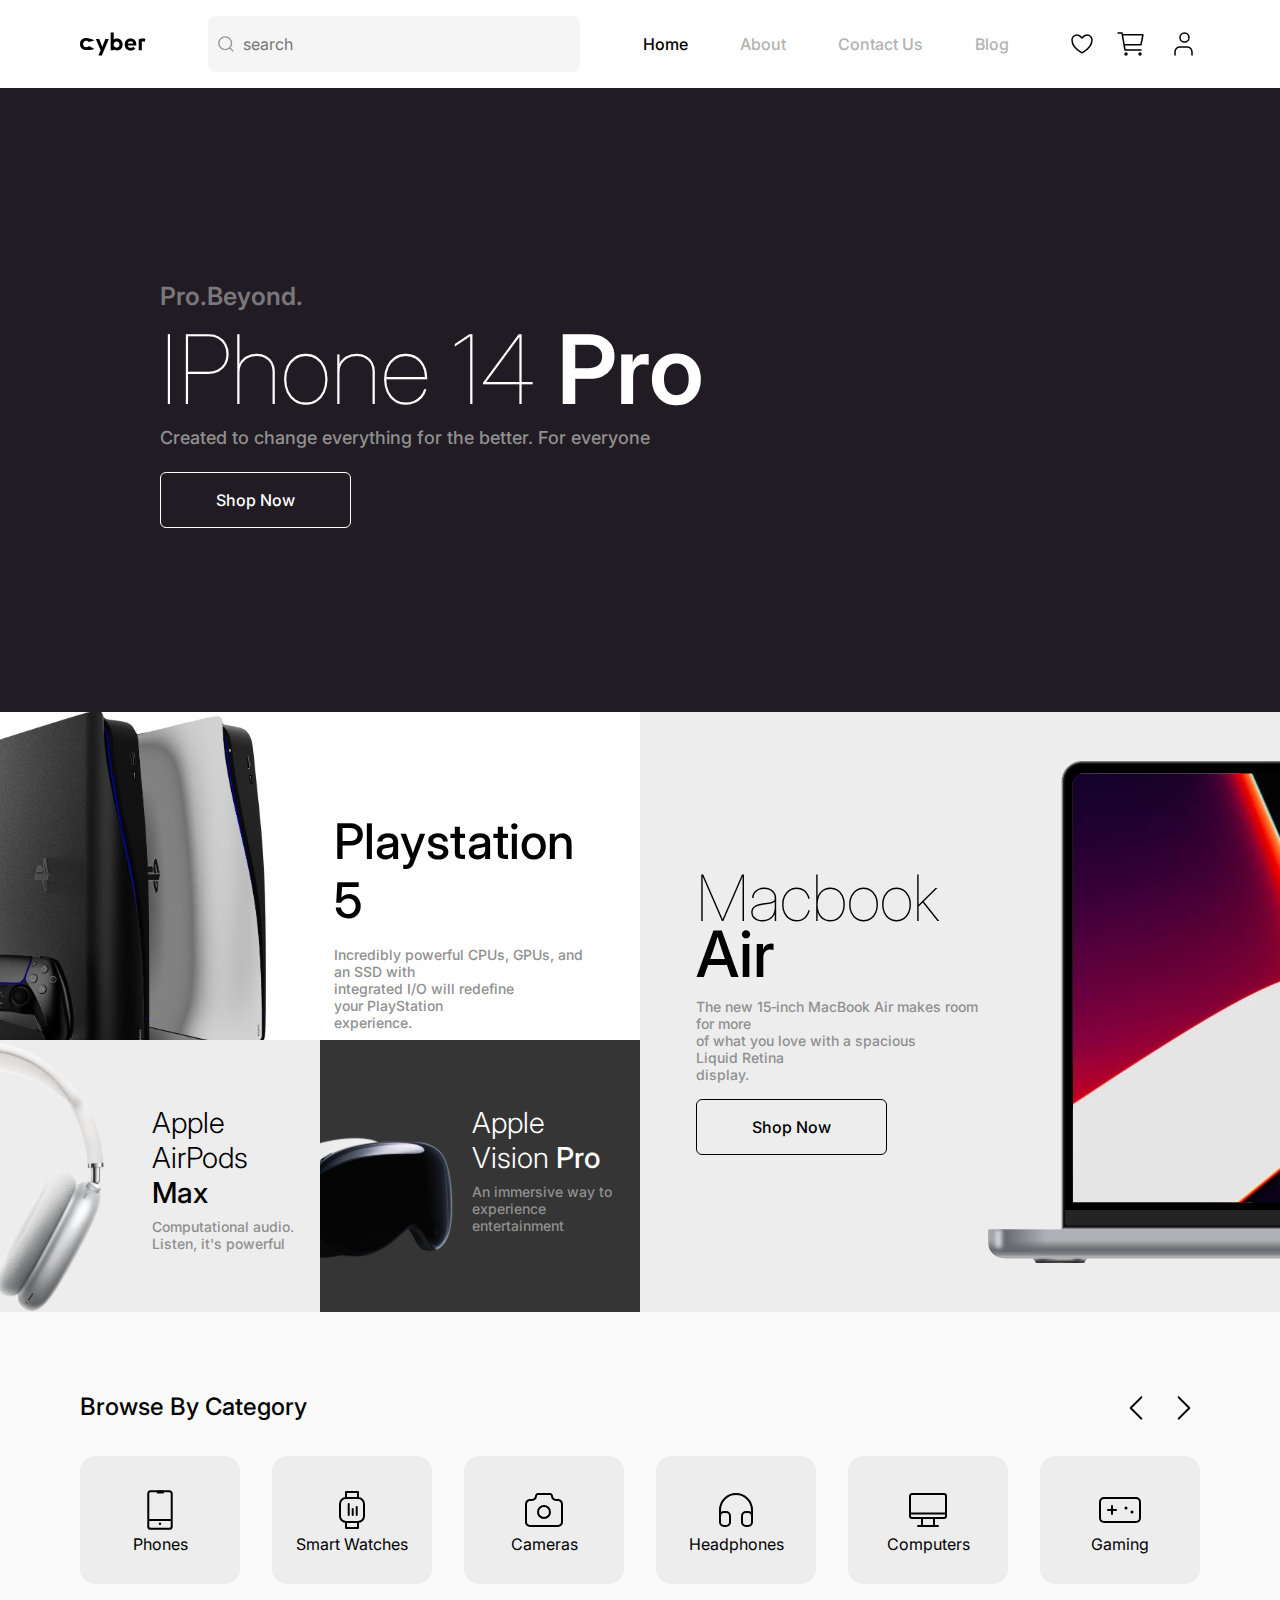
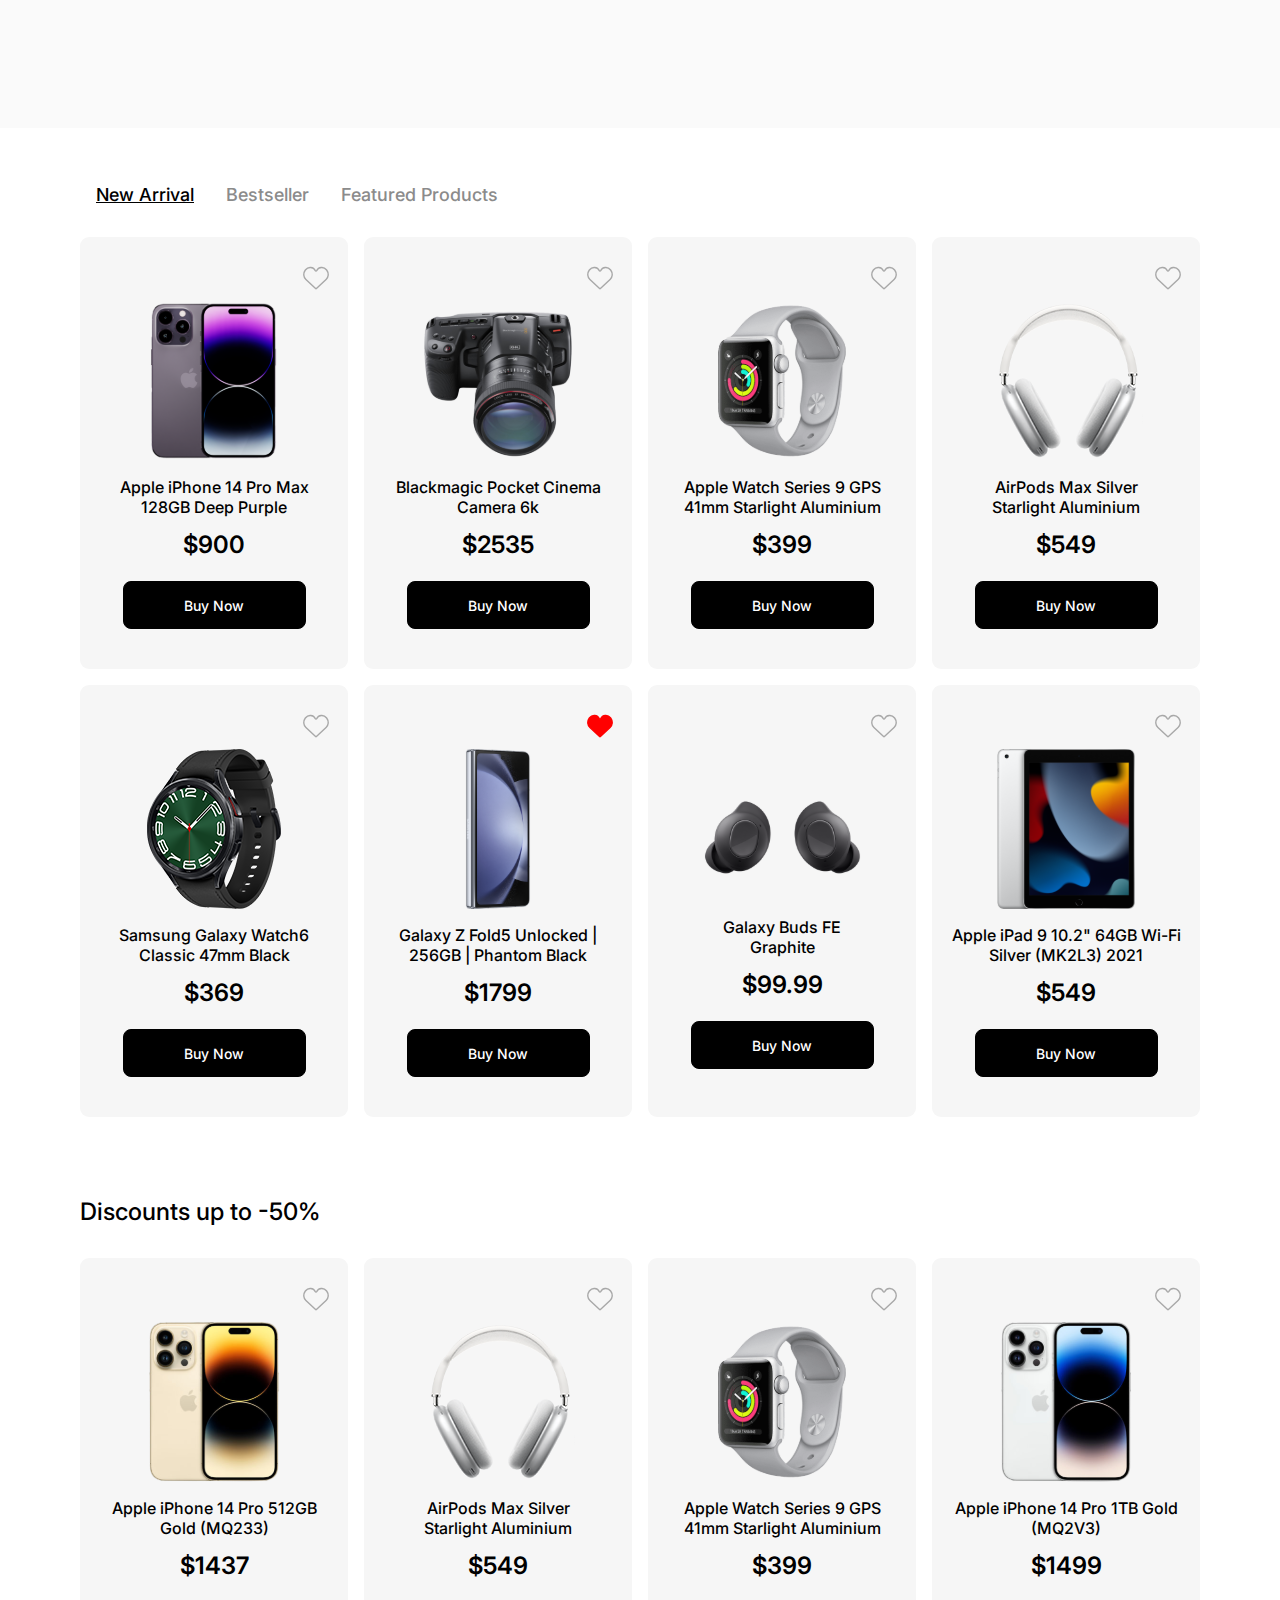
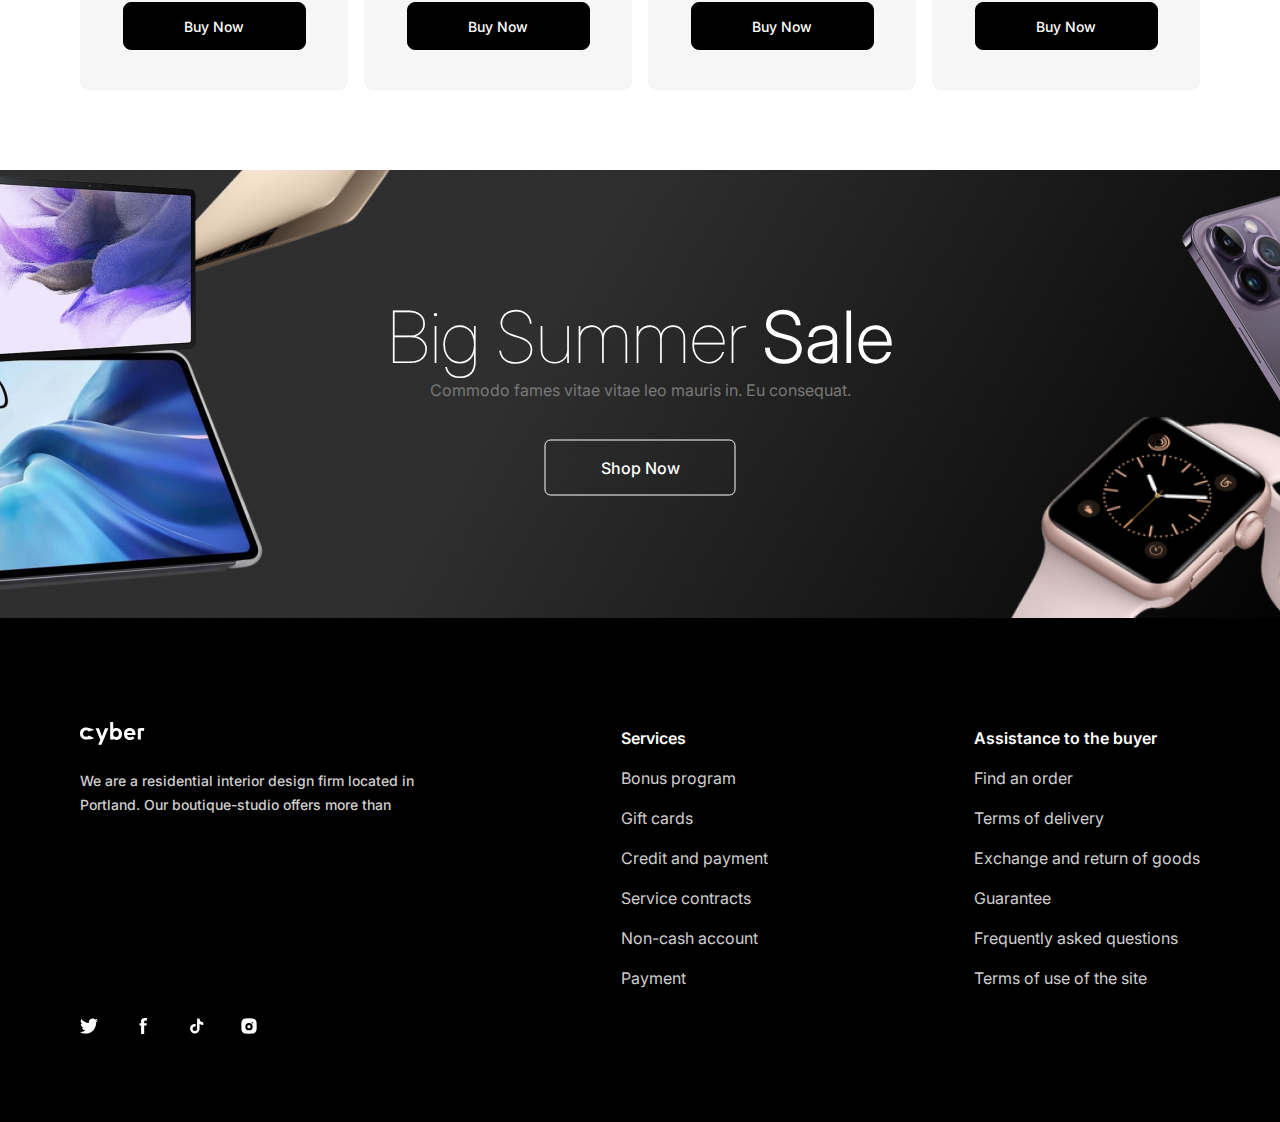
==== commit 17b39924: "last update" ====
--- a/index.html
+++ b/index.html
@@ -87,7 +87,7 @@
             />
             <img class="ps-img" src="./images/PlayStation.svg" alt="" />
             <div class="joined-grid-txt">
-              <h1 class="grid-upper-header">Playstation 5</h1>
+              <h1 class="grid-upper-header">Playstation <span class="span5">5</span></h1>
               <p class="grid-upper-txt">
                 Incredibly powerful CPUs, GPUs, and an SSD with <br />
                 integrated I/O will redefine your PlayStation <br />
@@ -257,17 +257,17 @@
           </div>
           <div class="product-card">
             <img class="like-icon" src="./images/Like.svg" alt="" />
-            <img
-              class="product-img"
-              src="./images/Iphone 14 pro 1 (2).svg"
-              alt=""
-            />
             <div class="joined-products-content">
+              <img
+                class="product-img"
+                src="./images/Iphone 14 pro 1 (2).svg"
+                alt=""
+              />
               <h2 class="product-description">
                 Apple Watch Series 9 GPS <br />
                 41mm Starlight Aluminium
               </h2>
-              <h2 class="product-price">$399</h2>
+              <h2 class="product-price">$399 </h2>
             </div>
             <button class="product-button">Buy Now</button>
           </div>
@@ -280,7 +280,7 @@
                 alt=""
               />
               <h2 class="product-description">
-                AirPods Max Silver <br />
+                AirPods Max Silver <br/>
                 Starlight Aluminium
               </h2>
               <h2 class="product-price">$549</h2>
@@ -397,12 +397,12 @@
         </div>
         <div class="product-card">
           <img class="like-icon" src="./images/Like.svg" alt="" />
-          <img
-            class="product-img"
-            src="./images/Iphone 14 pro 1 (2).svg"
-            alt=""
-          />
-          <div class="joined-products-content">
+          <div class="joined-products-content">
+            <img
+              class="product-img"
+              src="./images/Iphone 14 pro 1 (2).svg"
+              alt=""
+            />
             <h2 class="product-description">
               Apple Watch Series 9 GPS <br />
               41mm Starlight Aluminium
--- a/styles.css
+++ b/styles.css
@@ -478,6 +478,7 @@
   gap: 32px;
   margin-bottom: 32px;
   margin-top: 56px;
+  padding-left: 16px;
 }
 .tags-span {
   color: #000000;
@@ -758,10 +759,6 @@
     order: 4;
     width: 100%;
   }
-
-  .upper-grid-content {
-    height: 424px;
-  }
   .upper-grid-content,
   .left-bottom-content,
   .right-bottom-content {
@@ -779,19 +776,36 @@
     align-items: center;
     text-align: center;
     gap: 10px;
-    height: 504px;
     padding-left: 0;
     padding-inline: 16px;
     margin-bottom: 40px;
   }
+  .right-header {
+    font-weight: 500;
+    font-size: 34px;
+    line-height: 40px;
+    text-align: center;
+  }
+  .span-Air {
+    font-weight: 300;
+    font-size: 34px;
+    line-height: 40px;
+    text-align: center;
+  }
   .respo-head {
     display: block;
+    margin-top: 40px;
+    width: 192px;
+    height: 200px;
   }
   .headphone-img {
     display: none;
   }
   .vision-respo {
     display: block;
+    margin-top: 40px;
+    width: 325.8666687011719px;
+    height: 192.44485473632812px;
   }
 
   .vision-pro {
@@ -800,6 +814,9 @@
 
   .PlayStation-respo {
     display: block;
+    margin-top: 40px;
+    width: 200px;
+    height: 200px;
   }
   .ps-img {
     display: none;
@@ -807,6 +824,9 @@
 
   .MacBook-respo {
     display: block;
+    margin-top: 40px;
+    width: 330.4812927246094px;
+    height: 200px;
   }
   .macbook-img {
     display: none;
@@ -818,21 +838,38 @@
     max-width: 100%;
     height: auto;
   }
-
-  .grid-upper-header,
-  .left-bottom-header,
-  .right-bottom-header,
-  .right-header {
-    font-size: 24px;
-    line-height: 1.2;
-  }
   .grid-upper-txt,
   .left-bottom-txt,
   .right-bottom-txt,
   .right-txt {
     font-size: 16px;
   }
-
+  .right-bottom-header {
+    font-weight: 300;
+    font-size: 34px;
+    line-height: 40px;
+    text-align: center;
+  }
+  .grid-upper-header {
+    font-weight: 300;
+    font-size: 34px;
+    line-height: 40px;
+    text-align: center;
+  }
+  .span5{
+font-weight: 500;
+font-size: 34px;
+line-height: 40px;
+text-align: center;
+
+  }
+  .span-pro {
+    font-weight: 700;
+    font-size: 34px;
+    line-height: 40px;
+
+    text-align: center;
+  }
   .joined-right-grid-txt {
     align-items: center;
   }
@@ -974,44 +1011,69 @@
     display: grid;
     grid-template-columns: repeat(2, 1fr);
     gap: 16px;
-  }
-
-  @media only screen and (max-width: 1120px) {
-    .all-products-wrapper {
-      padding: 0 16px;
-    }
-    .all-products {
-      display: grid;
-      grid-template-columns: repeat(2, 1fr);
-      gap: 16px;
-      width: 100%;
-    }
-    .product-img {
-      width: 104px;
-      height: 104px;
-    }
-    .product-price {
-      font-weight: 600;
-      font-size: 24px;
-      line-height: 24px;
-
-      text-align: center;
-    }
-    .product-button {
-      width: 139.5px;
-      height: 48px;
-    }
-    .product-description {
-      font-weight: 500;
-      font-size: 16px;
-      line-height: 24px;
-
-      text-align: center;
-    }
-    .product-card {
-      width: 100%;
-      height: 352px;
-    }
+    padding-inline: 16px;
+  }
+  .discount-header-txt {
+    padding-left: 16px;
+  }
+  .joined-products-content {
+    display: flex;
+    gap: 8px;
+    margin-top: 64px;
+  }
+  .tags.container {
+    display: flex;
+    flex-wrap: nowrap;
+    overflow-x: auto;
+    -webkit-overflow-scrolling: touch;
+    gap: 32px;
+    padding: 0 16px;
+  }
+  .tags-txt {
+    flex: 0 0 auto;
+  }
+}
+@media only screen and (max-width: 1120px) {
+  .all-products {
+    display: grid;
+    grid-template-columns: repeat(2, 1fr);
+    gap: 16px;
+    width: 100%;
+  }
+  .product-img {
+    width: 104px;
+    height: 104px;
+  }
+  .product-price {
+    font-weight: 600;
+    font-size: 24px;
+    line-height: 24px;
+    text-align: center;
+    margin-bottom: 16px;
+  }
+  .product-button {
+    width: 139.5px;
+    height: 48px;
+    margin-bottom: 24px;
+  }
+  .product-description {
+    font-weight: 500;
+    font-size: 16px;
+    line-height: 24px;
+
+    text-align: center;
+  }
+  .product-card {
+    width: 100%;
+    height: 352px;
+  }
+  .product-description {
+    display: -webkit-box;
+    -webkit-box-orient: vertical;
+    -webkit-line-clamp: 2;
+    overflow: hidden;
+    text-overflow: ellipsis;
+    max-height: 48px;
   }
 }
 
@@ -1020,3 +1082,9 @@
 *::after {
   box-sizing: border-box;
 }
+
+@media only screen and (max-width: 1120px) {
+  .grid-container br {
+    display: none;
+  }
+}
